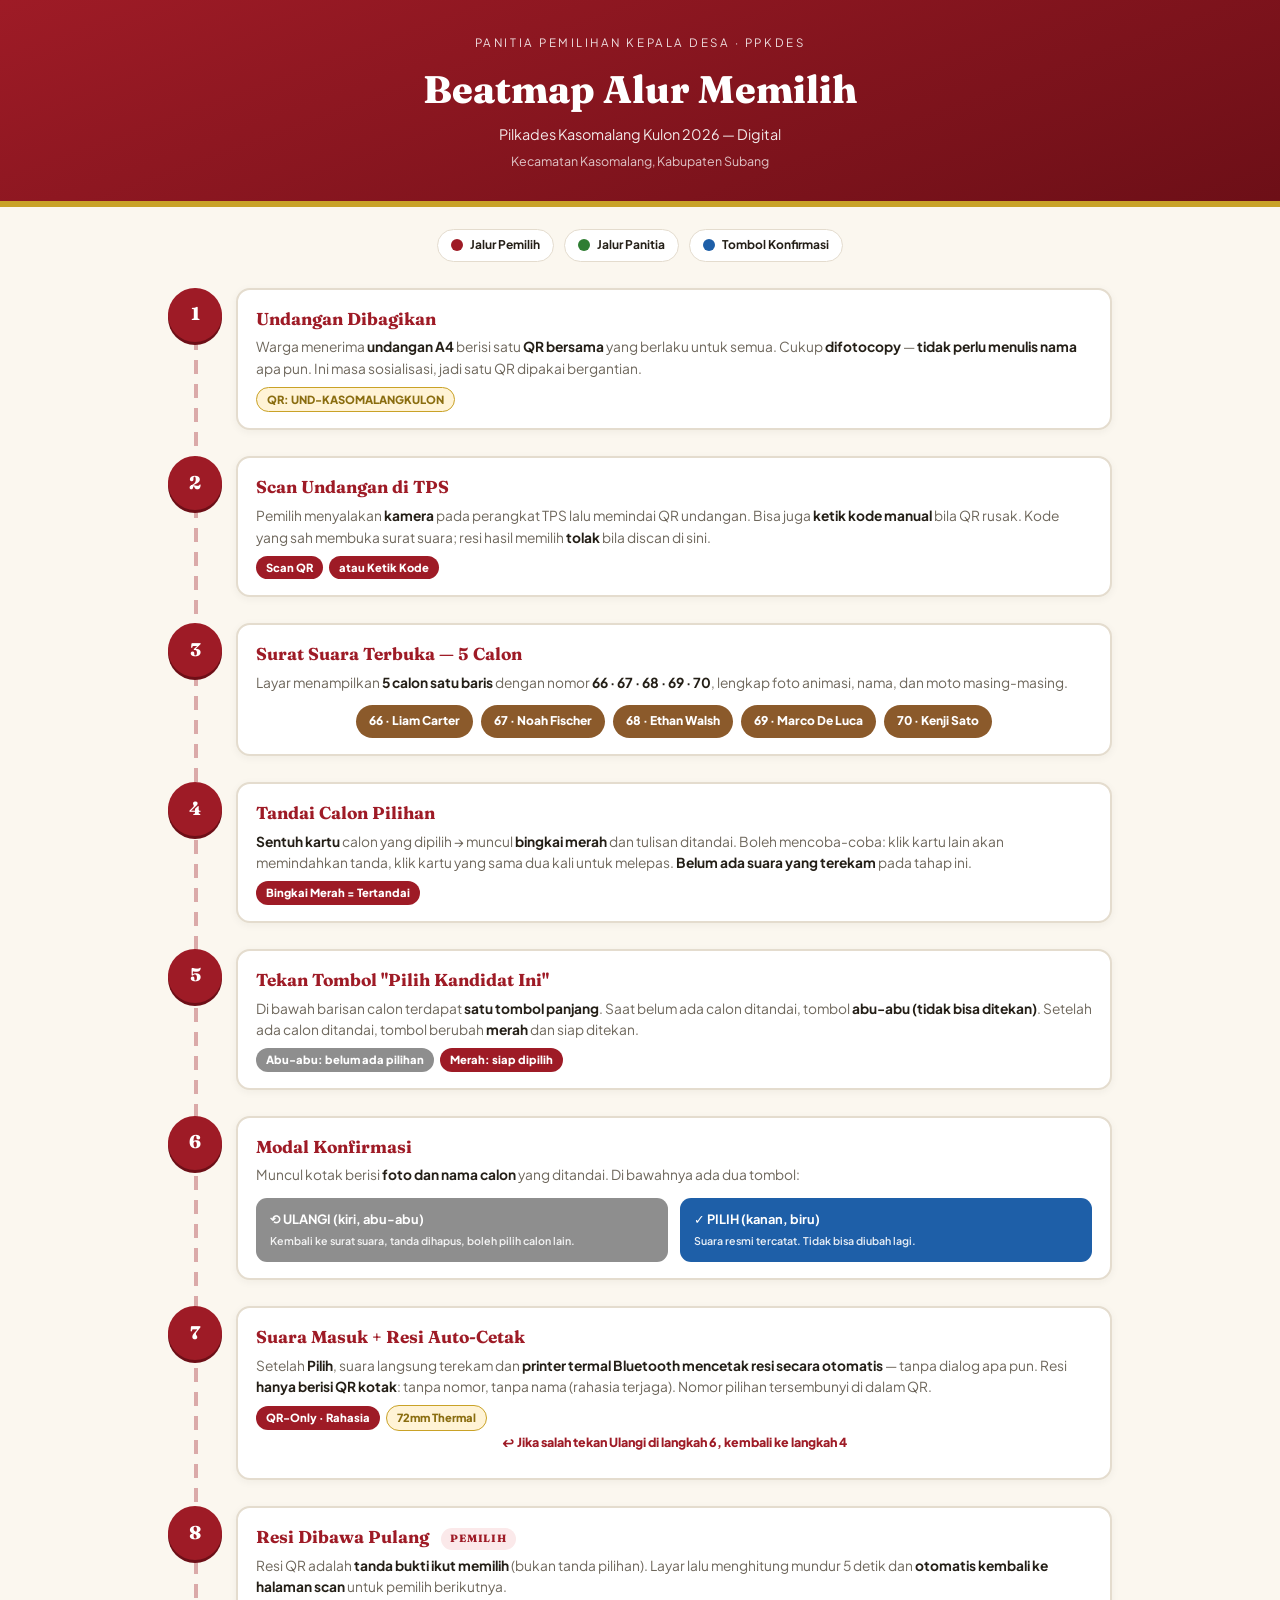
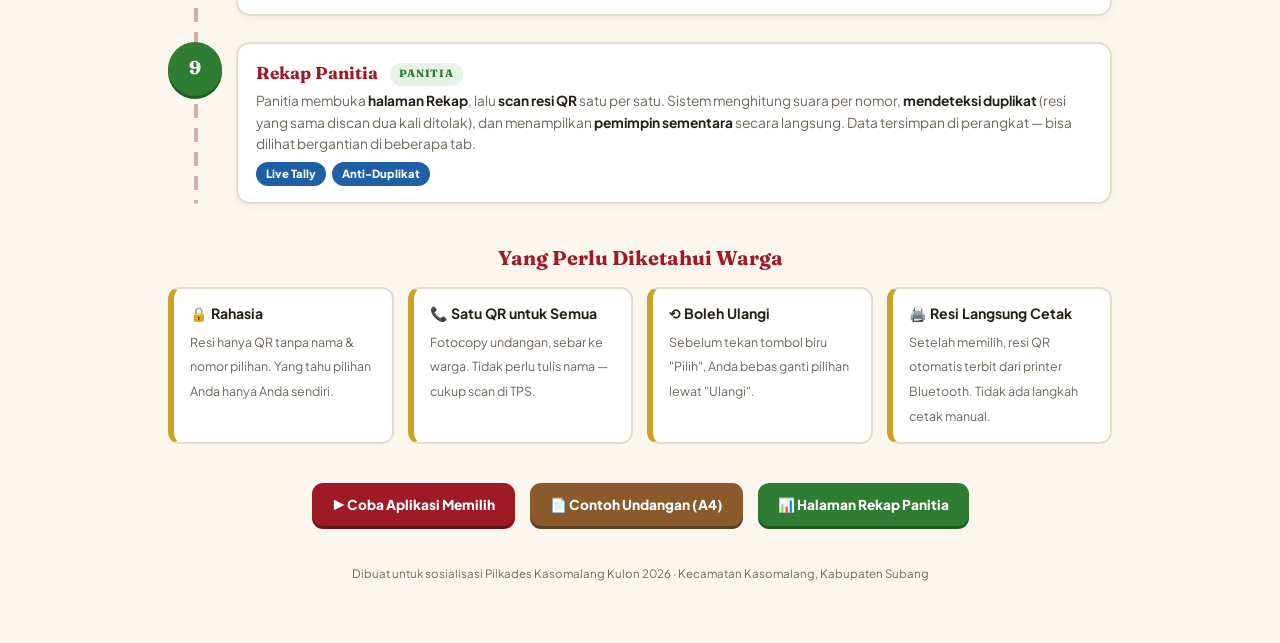
==== beat.html @ 8554485f "Beatmap alur memilih (beat.html) untuk sosialisasi + tautan dari halaman scan" ====
<!DOCTYPE html>
<html lang="id">
<head>
<meta charset="UTF-8">
<meta name="viewport" content="width=device-width, initial-scale=1.0">
<title>Beatmap Alur Memilih — Pilkades Kasomalang Kulon 2026</title>
<link href="https://fonts.googleapis.com/css2?family=Fraunces:opsz,wght@9..144,600;9..144,800&family=Plus+Jakarta+Sans:wght@400;600;700;800&display=swap" rel="stylesheet">
<style>
  :root{
    --merah:#9E1B26; --merah-muda:#C62828; --putih:#FFFFFF; --paper:#FBF7EF;
    --ink:#241F17; --ink-soft:#6E675C; --line:#E4DCCE; --gold:#C9A227;
    --biru:#1E5FA8; --abu:#8E8E8E; --hijau:#2E7D32; --kayu:#8B5A2B;
  }
  *{box-sizing:border-box;margin:0;padding:0;}
  body{
    font-family:"Plus Jakarta Sans",system-ui,sans-serif;
    background:var(--paper); color:var(--ink); line-height:1.55;
    padding-bottom:60px;
  }
  .wrap{max-width:980px;margin:0 auto;padding:0 18px;}

  /* ---------- KOP ---------- */
  header{
    background:linear-gradient(160deg,var(--merah) 0%,#6d0f17 100%);
    color:#fff;padding:34px 18px 30px;text-align:center;
    border-bottom:6px solid var(--gold);
  }
  header .kop{font-size:0.72rem;letter-spacing:0.22em;text-transform:uppercase;opacity:0.85;}
  header h1{font-family:"Fraunces",serif;font-weight:800;font-size:clamp(1.5rem,4vw,2.4rem);margin:8px 0 4px;}
  header .sub{font-size:0.9rem;opacity:0.9;}
  header .lok{font-size:0.78rem;opacity:0.75;margin-top:6px;}

  /* ---------- LEGENDA ---------- */
  .legenda{
    display:flex;flex-wrap:wrap;gap:10px;justify-content:center;
    margin:22px 0 6px;font-size:0.75rem;font-weight:700;
  }
  .legenda span{display:inline-flex;align-items:center;gap:7px;padding:6px 13px;border-radius:999px;background:#fff;border:1.5px solid var(--line);}
  .dot{width:12px;height:12px;border-radius:50%;display:inline-block;}
  .dot.w{background:var(--merah);} .dot.p{background:var(--biru);} .dot.k{background:var(--hijau);}

  /* ---------- TIMELINE ---------- */
  .alir{position:relative;margin-top:26px;}
  .alir::before{
    content:"";position:absolute;left:26px;top:0;bottom:0;width:4px;
    background:repeating-linear-gradient(to bottom,var(--merah) 0 14px,transparent 14px 24px);
    border-radius:2px;opacity:0.35;
  }
  .step{position:relative;padding:0 0 26px 68px;}
  .step:last-child{padding-bottom:0;}
  .ball{
    position:absolute;left:0;top:0;width:54px;height:54px;border-radius:50%;
    background:var(--merah);color:#fff;font-family:"Fraunces",serif;font-weight:800;
    font-size:1.15rem;display:flex;align-items:center;justify-content:center;
    box-shadow:0 3px 0 #6d0f17;z-index:1;
  }
  .ball.panitia{background:var(--hijau);box-shadow:0 3px 0 #1b5e20;}
  .card{
    background:#fff;border:2px solid var(--line);border-radius:14px;
    padding:16px 18px;box-shadow:0 2px 8px rgba(36,31,23,0.05);
  }
  .card h2{font-family:"Fraunces",serif;font-size:1.08rem;margin-bottom:4px;color:var(--merah);}
  .card h2 .who{font-size:0.66rem;font-weight:800;letter-spacing:0.08em;text-transform:uppercase;
    display:inline-block;vertical-align:middle;margin-left:8px;padding:3px 9px;border-radius:999px;}
  .who.pemilih{background:#FBE9EA;color:var(--merah);}
  .who.panitia{background:#E7F3E8;color:var(--hijau);}
  .card p{font-size:0.86rem;color:var(--ink-soft);}
  .card p b{color:var(--ink);}
  .chip{display:inline-block;font-size:0.7rem;font-weight:800;padding:3px 10px;border-radius:999px;margin:8px 6px 0 0;}
  .chip.merah{background:var(--merah);color:#fff;}
  .chip.biru{background:var(--biru);color:#fff;}
  .chip.abu{background:var(--abu);color:#fff;}
  .chip.emas{background:#FFF3D6;color:#8a6d10;border:1.5px solid var(--gold);}

  /* percabangan Ulangi */
  .cabang{display:grid;grid-template-columns:1fr 1fr;gap:12px;margin-top:12px;}
  @media (max-width:560px){.cabang{grid-template-columns:1fr;}}
  .cabang div{border-radius:11px;padding:12px 14px;font-size:0.8rem;font-weight:700;color:#fff;}
  .cabang .b{background:var(--biru);}
  .cabang .a{background:var(--abu);}
  .cabang small{display:block;font-weight:600;opacity:0.9;margin-top:4px;}

  .panah-txt{ text-align:center;font-size:0.78rem;color:var(--merah);font-weight:800;margin:2px 0 10px;}

  /* ---------- INFO PENTING ---------- */
  .info{margin-top:38px;}
  .info h3{font-family:"Fraunces",serif;font-size:1.25rem;color:var(--merah);margin-bottom:14px;text-align:center;}
  .grid-info{display:grid;grid-template-columns:repeat(auto-fit,minmax(215px,1fr));gap:14px;}
  .box-info{background:#fff;border:2px solid var(--line);border-left:6px solid var(--gold);border-radius:12px;padding:14px 16px;}
  .box-info b{display:block;font-size:0.88rem;margin-bottom:4px;}
  .box-info span{font-size:0.78rem;color:var(--ink-soft);}

  /* ---------- CALON ---------- */
  .calon-strip{display:flex;gap:8px;justify-content:center;flex-wrap:wrap;margin-top:12px;}
  .calon-strip a{
    text-decoration:none;font-size:0.75rem;font-weight:800;color:#fff;background:var(--kayu);
    padding:7px 13px;border-radius:999px;
  }

  /* ---------- TAUTAN ---------- */
  .tautan{margin-top:34px;text-align:center;}
  .tautan a{
    display:inline-block;text-decoration:none;font-weight:800;font-size:0.85rem;
    padding:11px 20px;border-radius:11px;margin:5px 6px;color:#fff;background:var(--merah);
    box-shadow:0 3px 0 #6d0f17;
  }
  .tautan a.g{background:var(--hijau);box-shadow:0 3px 0 #1b5e20;}
  .tautan a.k{background:var(--kayu);box-shadow:0 3px 0 #5f3d1d;}

  footer{text-align:center;margin-top:34px;font-size:0.72rem;color:var(--ink-soft);}
</style>
</head>
<body>

<header>
  <div class="wrap">
    <div class="kop">Panitia Pemilihan Kepala Desa · PPKDES</div>
    <h1>Beatmap Alur Memilih</h1>
    <div class="sub">Pilkades Kasomalang Kulon 2026 — Digital</div>
    <div class="lok">Kecamatan Kasomalang, Kabupaten Subang</div>
  </div>
</header>

<div class="wrap">

  <div class="legenda">
    <span><i class="dot w"></i> Jalur Pemilih</span>
    <span><i class="dot k"></i> Jalur Panitia</span>
    <span><i class="dot p"></i> Tombol Konfirmasi</span>
  </div>

  <div class="alir">

    <div class="step">
      <div class="ball">1</div>
      <div class="card">
        <h2>Undangan Dibagikan</h2>
        <p>Warga menerima <b>undangan A4</b> berisi satu <b>QR bersama</b> yang berlaku untuk semua.
        Cukup <b>difotocopy</b> — <b>tidak perlu menulis nama</b> apa pun. Ini masa sosialisasi, jadi satu QR dipakai bergantian.</p>
        <span class="chip emas">QR: UND-KASOMALANGKULON</span>
      </div>
    </div>

    <div class="step">
      <div class="ball">2</div>
      <div class="card">
        <h2>Scan Undangan di TPS</h2>
        <p>Pemilih menyalakan <b>kamera</b> pada perangkat TPS lalu memindai QR undangan.
        Bisa juga <b>ketik kode manual</b> bila QR rusak. Kode yang sah membuka surat suara; resi hasil memilih <b>tolak</b> bila discan di sini.</p>
        <span class="chip merah">Scan QR</span><span class="chip merah">atau Ketik Kode</span>
      </div>
    </div>

    <div class="step">
      <div class="ball">3</div>
      <div class="card">
        <h2>Surat Suara Terbuka — 5 Calon</h2>
        <p>Layar menampilkan <b>5 calon satu baris</b> dengan nomor <b>66 · 67 · 68 · 69 · 70</b>, lengkap foto animasi, nama, dan moto masing-masing.</p>
        <div class="calon-strip">
          <a>66 · Liam Carter</a><a>67 · Noah Fischer</a><a>68 · Ethan Walsh</a><a>69 · Marco De Luca</a><a>70 · Kenji Sato</a>
        </div>
      </div>
    </div>

    <div class="step">
      <div class="ball">4</div>
      <div class="card">
        <h2>Tandai Calon Pilihan</h2>
        <p><b>Sentuh kartu</b> calon yang dipilih → muncul <b>bingkai merah</b> dan tulisan ditandai.
        Boleh mencoba-coba: klik kartu lain akan memindahkan tanda, klik kartu yang sama dua kali untuk melepas.
        <b>Belum ada suara yang terekam</b> pada tahap ini.</p>
        <span class="chip merah">Bingkai Merah = Tertandai</span>
      </div>
    </div>

    <div class="step">
      <div class="ball">5</div>
      <div class="card">
        <h2>Tekan Tombol "Pilih Kandidat Ini"</h2>
        <p>Di bawah barisan calon terdapat <b>satu tombol panjang</b>. Saat belum ada calon ditandai, tombol <b>abu-abu (tidak bisa ditekan)</b>.
        Setelah ada calon ditandai, tombol berubah <b>merah</b> dan siap ditekan.</p>
        <span class="chip abu">Abu-abu: belum ada pilihan</span><span class="chip merah">Merah: siap dipilih</span>
      </div>
    </div>

    <div class="step">
      <div class="ball">6</div>
      <div class="card">
        <h2>Modal Konfirmasi</h2>
        <p>Muncul kotak berisi <b>foto dan nama calon</b> yang ditandai. Di bawahnya ada dua tombol:</p>
        <div class="cabang">
          <div class="a">⟲ ULANGI (kiri, abu-abu)<small>Kembali ke surat suara, tanda dihapus, boleh pilih calon lain.</small></div>
          <div class="b">✓ PILIH (kanan, biru)<small>Suara resmi tercatat. Tidak bisa diubah lagi.</small></div>
        </div>
      </div>
    </div>

    <div class="step">
      <div class="ball">7</div>
      <div class="card">
        <h2>Suara Masuk + Resi Auto-Cetak</h2>
        <p>Setelah <b>Pilih</b>, suara langsung terekam dan <b>printer termal Bluetooth mencetak resi secara otomatis</b> — tanpa dialog apa pun.
        Resi <b>hanya berisi QR kotak</b>: tanpa nomor, tanpa nama (rahasia terjaga). Nomor pilihan tersembunyi di dalam QR.</p>
        <span class="chip merah">QR-Only · Rahasia</span><span class="chip emas">72mm Thermal</span>
        <div class="panah-txt">↩ Jika salah tekan Ulangi di langkah 6, kembali ke langkah 4</div>
      </div>
    </div>

    <div class="step">
      <div class="ball">8</div>
      <div class="card">
        <h2>Resi Dibawa Pulang <span class="who pemilih">Pemilih</span></h2>
        <p>Resi QR adalah <b>tanda bukti ikut memilih</b> (bukan tanda pilihan). Layar lalu menghitung mundur 5 detik dan <b>otomatis kembali ke halaman scan</b> untuk pemilih berikutnya.</p>
      </div>
    </div>

    <div class="step">
      <div class="ball panitia">9</div>
      <div class="card">
        <h2>Rekap Panitia <span class="who panitia">Panitia</span></h2>
        <p>Panitia membuka <b>halaman Rekap</b>, lalu <b>scan resi QR</b> satu per satu. Sistem menghitung suara per nomor,
        <b>mendeteksi duplikat</b> (resi yang sama discan dua kali ditolak), dan menampilkan <b>pemimpin sementara</b> secara langsung.
        Data tersimpan di perangkat — bisa dilihat bergantian di beberapa tab.</p>
        <span class="chip biru">Live Tally</span><span class="chip biru">Anti-Duplikat</span>
      </div>
    </div>

  </div><!-- /.alir -->

  <div class="info">
    <h3>Yang Perlu Diketahui Warga</h3>
    <div class="grid-info">
      <div class="box-info"><b>🔒 Rahasia</b><span>Resi hanya QR tanpa nama &amp; nomor pilihan. Yang tahu pilihan Anda hanya Anda sendiri.</span></div>
      <div class="box-info"><b>📞 Satu QR untuk Semua</b><span>Fotocopy undangan, sebar ke warga. Tidak perlu tulis nama — cukup scan di TPS.</span></div>
      <div class="box-info"><b>⟲ Boleh Ulangi</b><span>Sebelum tekan tombol biru "Pilih", Anda bebas ganti pilihan lewat "Ulangi".</span></div>
      <div class="box-info"><b>🖨️ Resi Langsung Cetak</b><span>Setelah memilih, resi QR otomatis terbit dari printer Bluetooth. Tidak ada langkah cetak manual.</span></div>
    </div>
  </div>

  <div class="tautan">
    <a href="index.html">▶ Coba Aplikasi Memilih</a>
    <a class="k" href="undangan.html">📄 Contoh Undangan (A4)</a>
    <a class="g" href="hasil-pilkades.html">📊 Halaman Rekap Panitia</a>
  </div>

  <footer>Dibuat untuk sosialisasi Pilkades Kasomalang Kulon 2026 · Kecamatan Kasomalang, Kabupaten Subang</footer>
</div>

</body>
</html>
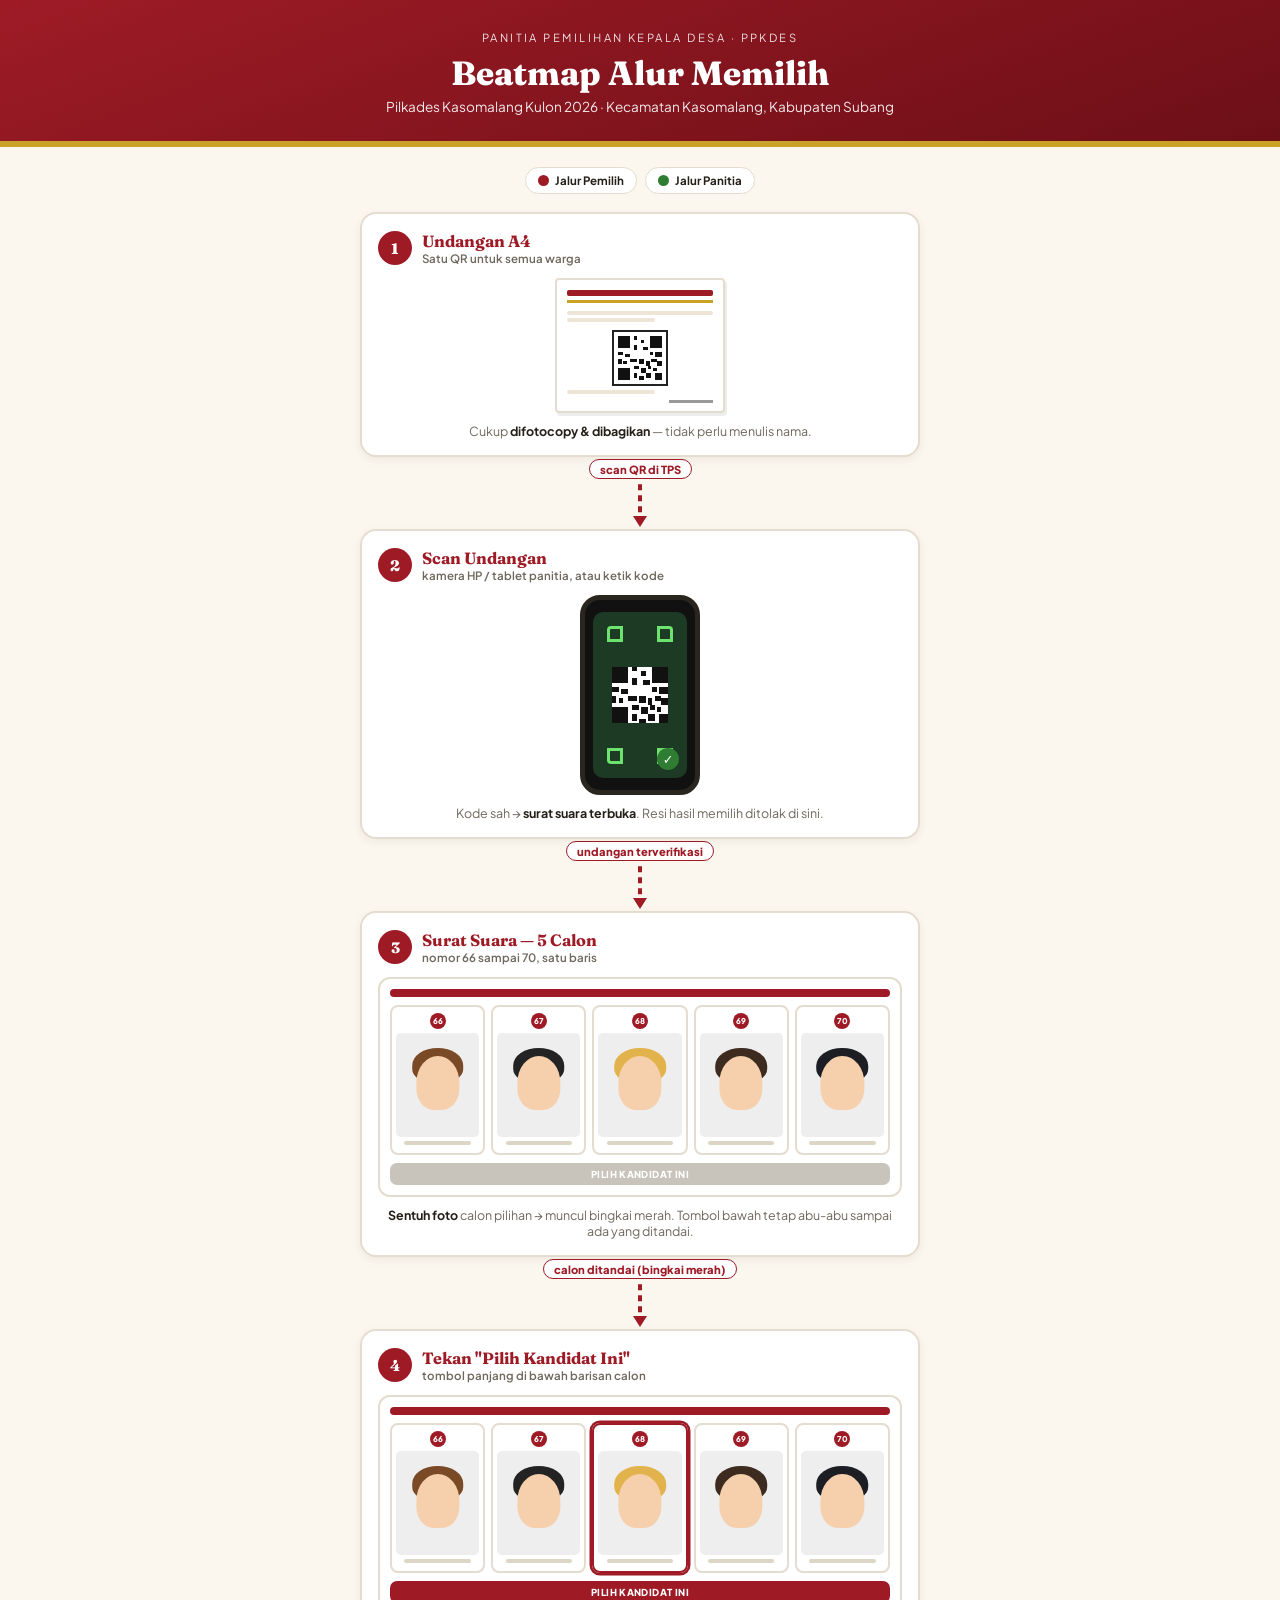
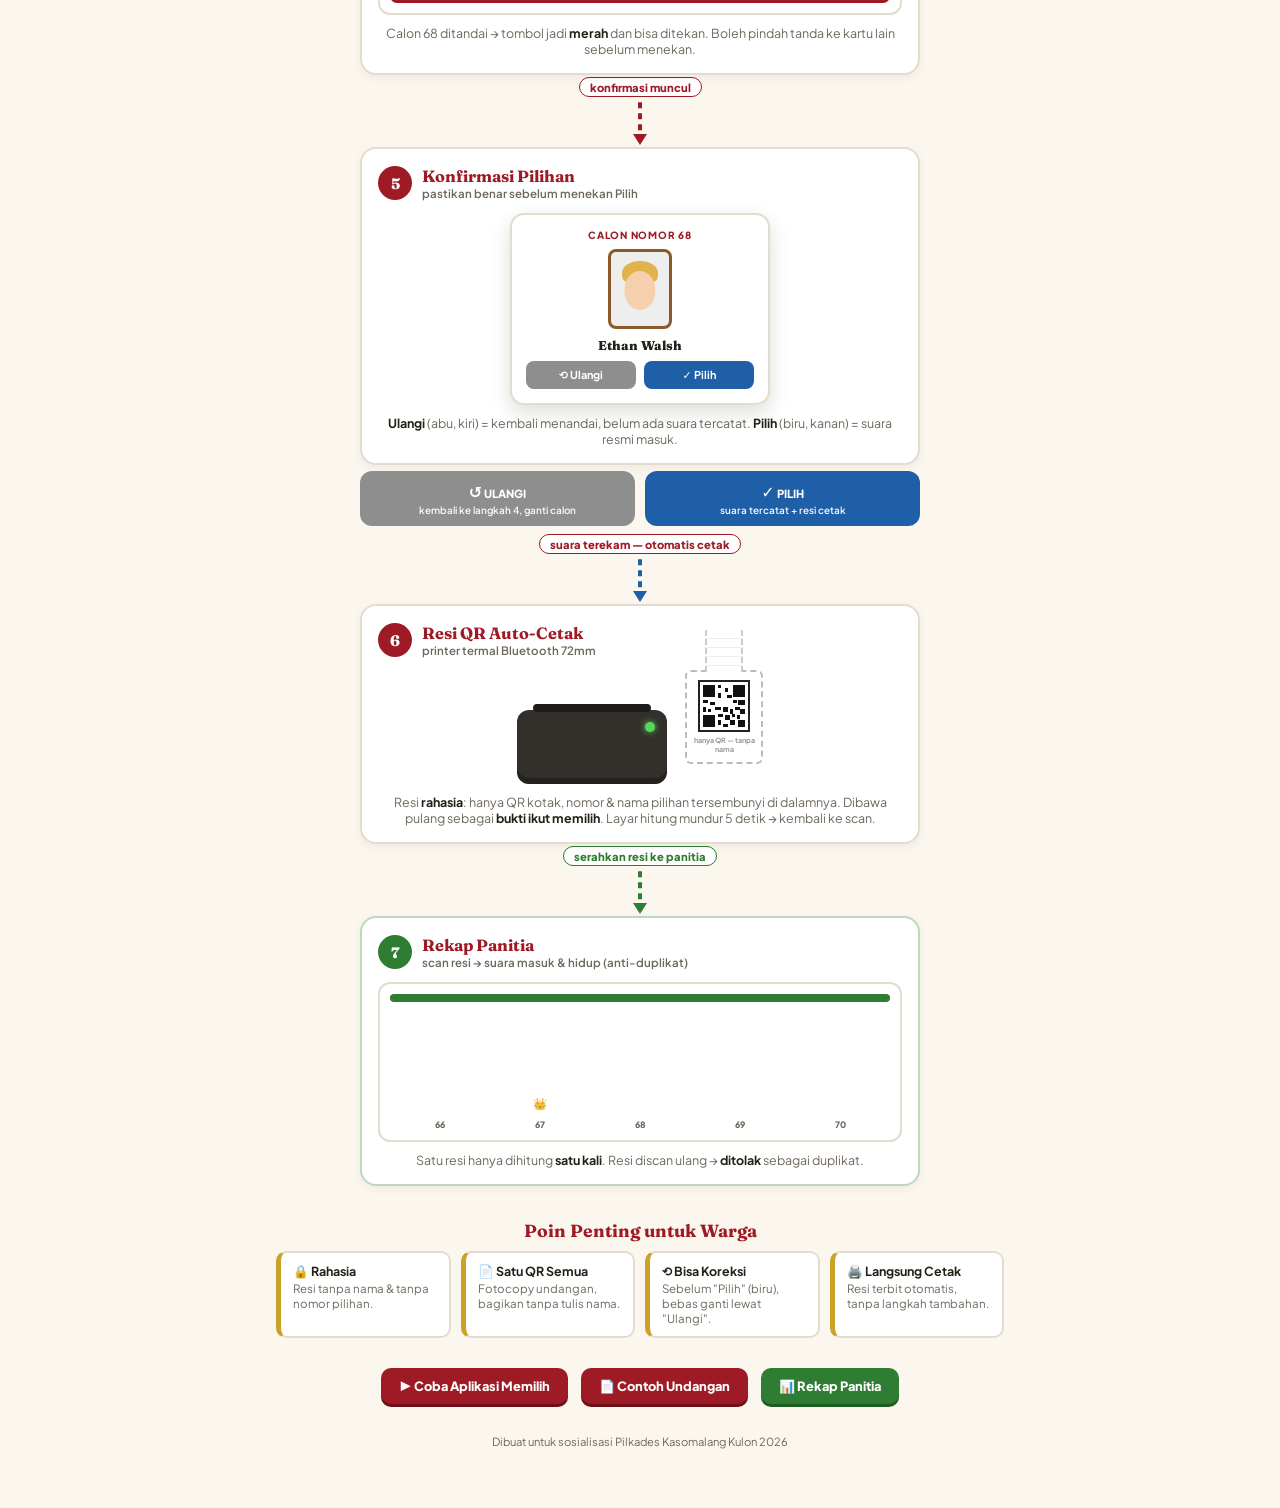
==== commit 643850a4: "beat.html jadi diagram alur bergambar: mockup undangan, scan, surat suara, modal, printer resi, reka" ====
--- a/beat.html
+++ b/beat.html
@@ -7,107 +7,127 @@
 <link href="https://fonts.googleapis.com/css2?family=Fraunces:opsz,wght@9..144,600;9..144,800&family=Plus+Jakarta+Sans:wght@400;600;700;800&display=swap" rel="stylesheet">
 <style>
   :root{
-    --merah:#9E1B26; --merah-muda:#C62828; --putih:#FFFFFF; --paper:#FBF7EF;
-    --ink:#241F17; --ink-soft:#6E675C; --line:#E4DCCE; --gold:#C9A227;
-    --biru:#1E5FA8; --abu:#8E8E8E; --hijau:#2E7D32; --kayu:#8B5A2B;
+    --merah:#9E1B26; --paper:#FBF7EF; --ink:#241F17; --ink-soft:#6E675C;
+    --line:#E4DCCE; --gold:#C9A227; --biru:#1E5FA8; --abu:#8E8E8E; --hijau:#2E7D32;
   }
   *{box-sizing:border-box;margin:0;padding:0;}
-  body{
-    font-family:"Plus Jakarta Sans",system-ui,sans-serif;
-    background:var(--paper); color:var(--ink); line-height:1.55;
-    padding-bottom:60px;
-  }
-  .wrap{max-width:980px;margin:0 auto;padding:0 18px;}
-
-  /* ---------- KOP ---------- */
-  header{
-    background:linear-gradient(160deg,var(--merah) 0%,#6d0f17 100%);
-    color:#fff;padding:34px 18px 30px;text-align:center;
-    border-bottom:6px solid var(--gold);
-  }
-  header .kop{font-size:0.72rem;letter-spacing:0.22em;text-transform:uppercase;opacity:0.85;}
-  header h1{font-family:"Fraunces",serif;font-weight:800;font-size:clamp(1.5rem,4vw,2.4rem);margin:8px 0 4px;}
-  header .sub{font-size:0.9rem;opacity:0.9;}
-  header .lok{font-size:0.78rem;opacity:0.75;margin-top:6px;}
-
-  /* ---------- LEGENDA ---------- */
-  .legenda{
-    display:flex;flex-wrap:wrap;gap:10px;justify-content:center;
-    margin:22px 0 6px;font-size:0.75rem;font-weight:700;
-  }
-  .legenda span{display:inline-flex;align-items:center;gap:7px;padding:6px 13px;border-radius:999px;background:#fff;border:1.5px solid var(--line);}
-  .dot{width:12px;height:12px;border-radius:50%;display:inline-block;}
-  .dot.w{background:var(--merah);} .dot.p{background:var(--biru);} .dot.k{background:var(--hijau);}
-
-  /* ---------- TIMELINE ---------- */
-  .alir{position:relative;margin-top:26px;}
-  .alir::before{
-    content:"";position:absolute;left:26px;top:0;bottom:0;width:4px;
-    background:repeating-linear-gradient(to bottom,var(--merah) 0 14px,transparent 14px 24px);
-    border-radius:2px;opacity:0.35;
-  }
-  .step{position:relative;padding:0 0 26px 68px;}
-  .step:last-child{padding-bottom:0;}
-  .ball{
-    position:absolute;left:0;top:0;width:54px;height:54px;border-radius:50%;
-    background:var(--merah);color:#fff;font-family:"Fraunces",serif;font-weight:800;
-    font-size:1.15rem;display:flex;align-items:center;justify-content:center;
-    box-shadow:0 3px 0 #6d0f17;z-index:1;
-  }
-  .ball.panitia{background:var(--hijau);box-shadow:0 3px 0 #1b5e20;}
-  .card{
-    background:#fff;border:2px solid var(--line);border-radius:14px;
-    padding:16px 18px;box-shadow:0 2px 8px rgba(36,31,23,0.05);
-  }
-  .card h2{font-family:"Fraunces",serif;font-size:1.08rem;margin-bottom:4px;color:var(--merah);}
-  .card h2 .who{font-size:0.66rem;font-weight:800;letter-spacing:0.08em;text-transform:uppercase;
-    display:inline-block;vertical-align:middle;margin-left:8px;padding:3px 9px;border-radius:999px;}
-  .who.pemilih{background:#FBE9EA;color:var(--merah);}
-  .who.panitia{background:#E7F3E8;color:var(--hijau);}
-  .card p{font-size:0.86rem;color:var(--ink-soft);}
-  .card p b{color:var(--ink);}
-  .chip{display:inline-block;font-size:0.7rem;font-weight:800;padding:3px 10px;border-radius:999px;margin:8px 6px 0 0;}
-  .chip.merah{background:var(--merah);color:#fff;}
-  .chip.biru{background:var(--biru);color:#fff;}
-  .chip.abu{background:var(--abu);color:#fff;}
-  .chip.emas{background:#FFF3D6;color:#8a6d10;border:1.5px solid var(--gold);}
-
-  /* percabangan Ulangi */
-  .cabang{display:grid;grid-template-columns:1fr 1fr;gap:12px;margin-top:12px;}
-  @media (max-width:560px){.cabang{grid-template-columns:1fr;}}
-  .cabang div{border-radius:11px;padding:12px 14px;font-size:0.8rem;font-weight:700;color:#fff;}
-  .cabang .b{background:var(--biru);}
-  .cabang .a{background:var(--abu);}
-  .cabang small{display:block;font-weight:600;opacity:0.9;margin-top:4px;}
-
-  .panah-txt{ text-align:center;font-size:0.78rem;color:var(--merah);font-weight:800;margin:2px 0 10px;}
-
-  /* ---------- INFO PENTING ---------- */
-  .info{margin-top:38px;}
-  .info h3{font-family:"Fraunces",serif;font-size:1.25rem;color:var(--merah);margin-bottom:14px;text-align:center;}
-  .grid-info{display:grid;grid-template-columns:repeat(auto-fit,minmax(215px,1fr));gap:14px;}
-  .box-info{background:#fff;border:2px solid var(--line);border-left:6px solid var(--gold);border-radius:12px;padding:14px 16px;}
-  .box-info b{display:block;font-size:0.88rem;margin-bottom:4px;}
-  .box-info span{font-size:0.78rem;color:var(--ink-soft);}
-
-  /* ---------- CALON ---------- */
-  .calon-strip{display:flex;gap:8px;justify-content:center;flex-wrap:wrap;margin-top:12px;}
-  .calon-strip a{
-    text-decoration:none;font-size:0.75rem;font-weight:800;color:#fff;background:var(--kayu);
-    padding:7px 13px;border-radius:999px;
-  }
-
-  /* ---------- TAUTAN ---------- */
-  .tautan{margin-top:34px;text-align:center;}
-  .tautan a{
-    display:inline-block;text-decoration:none;font-weight:800;font-size:0.85rem;
-    padding:11px 20px;border-radius:11px;margin:5px 6px;color:#fff;background:var(--merah);
-    box-shadow:0 3px 0 #6d0f17;
-  }
+  body{font-family:"Plus Jakarta Sans",system-ui,sans-serif;background:var(--paper);color:var(--ink);padding-bottom:60px;}
+  .wrap{max-width:760px;margin:0 auto;padding:0 16px;}
+
+  header{background:linear-gradient(160deg,var(--merah) 0%,#6d0f17 100%);color:#fff;padding:30px 16px 26px;text-align:center;border-bottom:6px solid var(--gold);}
+  header .kop{font-size:0.7rem;letter-spacing:0.22em;text-transform:uppercase;opacity:0.85;}
+  header h1{font-family:"Fraunces",serif;font-weight:800;font-size:clamp(1.4rem,4vw,2.1rem);margin:8px 0 4px;}
+  header .sub{font-size:0.85rem;opacity:0.9;}
+
+  .legenda{display:flex;flex-wrap:wrap;gap:8px;justify-content:center;margin:20px 0 4px;font-size:0.72rem;font-weight:700;}
+  .legenda span{display:inline-flex;align-items:center;gap:6px;padding:5px 12px;border-radius:999px;background:#fff;border:1.5px solid var(--line);}
+  .dot{width:11px;height:11px;border-radius:50%;}
+  .dot.w{background:var(--merah);} .dot.k{background:var(--hijau);}
+
+  /* ================= DIAGRAM ================= */
+  .flow{display:flex;flex-direction:column;align-items:center;margin-top:18px;}
+
+  .node{width:100%;max-width:560px;background:#fff;border:2px solid var(--line);border-radius:16px;padding:16px;position:relative;box-shadow:0 3px 10px rgba(36,31,23,0.06);}
+  .node.panitia{border-color:#bcd8be;}
+  .node .judul{display:flex;align-items:center;gap:10px;margin-bottom:12px;}
+  .node .stepno{width:34px;height:34px;border-radius:50%;background:var(--merah);color:#fff;font-family:"Fraunces",serif;font-weight:800;display:flex;align-items:center;justify-content:center;font-size:0.95rem;flex:none;}
+  .node.panitia .stepno{background:var(--hijau);}
+  .node .judul b{font-family:"Fraunces",serif;font-size:1.02rem;color:var(--merah);}
+  .node .judul small{display:block;font-weight:600;color:var(--ink-soft);font-size:0.72rem;}
+  .caption{font-size:0.78rem;color:var(--ink-soft);text-align:center;margin-top:10px;}
+  .caption b{color:var(--ink);}
+
+  /* panah penghubung */
+  .arrow{display:flex;flex-direction:column;align-items:center;margin:2px 0;}
+  .arrow svg{display:block;}
+  .arrow .lbl{font-size:0.7rem;font-weight:800;color:var(--merah);background:#fff;border:1.5px solid var(--merah);border-radius:999px;padding:2px 10px;margin-bottom:2px;}
+  .arrow.hijau .lbl{color:var(--hijau);border-color:var(--hijau);}
+
+  /* ---------- mockup: undangan A4 ---------- */
+  .a4{width:170px;margin:0 auto;background:#fff;border:2px solid var(--line);border-radius:4px;padding:10px 10px 8px;box-shadow:2px 3px 0 rgba(36,31,23,0.08);}
+  .a4 .kopbar{height:6px;background:var(--merah);border-radius:2px;margin-bottom:4px;}
+  .a4 .kopbar2{height:3px;background:var(--gold);margin-bottom:8px;}
+  .a4 .baris{height:4px;background:#eee5d6;border-radius:2px;margin:3px 0;}
+  .a4 .barisPendek{width:60%;}
+  .a4 .qr{width:56px;height:56px;margin:8px auto 4px;border:2px solid #222;padding:4px;background:#fff;}
+  .a4 .ttd{display:flex;justify-content:flex-end;margin-top:6px;}
+  .a4 .ttd span{width:44px;height:3px;background:#999;}
+
+  /* ---------- mockup: HP scan ---------- */
+  .hp{width:120px;height:200px;margin:0 auto;border:5px solid #2a251e;border-radius:20px;background:#111;position:relative;padding:12px 8px;}
+  .hp .cam{width:100%;height:100%;background:#1d3a24;border-radius:10px;display:flex;align-items:center;justify-content:center;position:relative;}
+  .hp .frame{position:absolute;inset:14px;border:0px solid transparent;}
+  .hp .corner{position:absolute;width:16px;height:16px;border:3px solid #6ee26e;}
+  .c-tl{top:0;left:0;border-right:0;border-bottom:0;border-radius:4px 0 0 0;}
+  .c-tr{top:0;right:0;border-left:0;border-bottom:0;border-radius:0 4px 0 0;}
+  .c-bl{bottom:0;left:0;border-right:0;border-top:0;border-radius:0 0 0 4px;}
+  .c-br{bottom:0;right:0;border-left:0;border-top:0;border-radius:0 0 4px 0;}
+  .hp .ok{position:absolute;bottom:8px;right:8px;width:22px;height:22px;border-radius:50%;background:var(--hijau);color:#fff;font-size:0.8rem;display:flex;align-items:center;justify-content:center;font-weight:800;}
+
+  /* ---------- mockup: surat suara ---------- */
+  .scr{background:#fff;border:2px solid var(--line);border-radius:12px;padding:10px;}
+  .scr .topbar{height:8px;border-radius:4px;background:var(--merah);margin-bottom:8px;}
+  .barisCalon{display:grid;grid-template-columns:repeat(5,1fr);gap:6px;}
+  .mini{border:2px solid var(--line);border-radius:8px;padding:6px 4px;text-align:center;position:relative;}
+  .mini .no{width:16px;height:16px;border-radius:50%;background:var(--merah);color:#fff;font-size:0.5rem;font-weight:800;display:flex;align-items:center;justify-content:center;margin:0 auto 4px;}
+  .mini .foto{width:100%;aspect-ratio:4/5;border-radius:5px;background:#eee;margin-bottom:4px;position:relative;overflow:hidden;}
+  .mini .foto i{position:absolute;left:50%;transform:translateX(-50%);border-radius:50% 50% 40% 40%;}
+  .mini .foto .kep{top:22%;width:52%;height:52%;background:#f6d0ac;}
+  .mini .foto .rbt{top:14%;width:62%;height:34%;}
+  .mini .nama{height:4px;background:#ddd5c6;border-radius:2px;margin:2px auto;width:80%;}
+  .mini.tandai{border-color:var(--merah);box-shadow:0 0 0 2.5px var(--merah);}
+  .btnbar{margin-top:8px;height:22px;border-radius:7px;background:#C9C4BB;display:flex;align-items:center;justify-content:center;color:#fff;font-size:0.6rem;font-weight:800;letter-spacing:0.04em;}
+  .btnbar.armed{background:var(--merah);}
+
+  /* ---------- mockup: modal ---------- */
+  .modalMock{max-width:260px;margin:0 auto;background:#fff;border:2px solid var(--line);border-radius:14px;padding:14px;text-align:center;position:relative;box-shadow:0 8px 20px rgba(36,31,23,0.15);}
+  .modalMock .mNo{font-size:0.62rem;font-weight:800;color:var(--merah);letter-spacing:0.08em;}
+  .modalMock .mFoto{width:64px;height:80px;border-radius:8px;margin:8px auto;border:3px solid #8B5A2B;background:#eee;position:relative;overflow:hidden;}
+  .modalMock .mNama{font-family:"Fraunces",serif;font-weight:800;font-size:0.8rem;margin-bottom:8px;}
+  .modalMock .mAksi{display:flex;gap:8px;justify-content:center;}
+  .modalMock .mAksi b{flex:1;padding:7px 0;border-radius:8px;color:#fff;font-size:0.68rem;}
+  .bAbu{background:var(--abu);} .bBiru{background:var(--biru);}
+
+  /* ---------- mockup: printer + resi ---------- */
+  .printRow{display:flex;gap:18px;align-items:flex-start;justify-content:center;}
+  .printer{width:150px;height:74px;background:#33302b;border-radius:12px;position:relative;margin-top:40px;box-shadow:inset 0 -6px 0 rgba(0,0,0,0.3);}
+  .printer::before{content:"";position:absolute;top:-6px;left:16px;right:16px;height:8px;border-radius:4px;background:#1f1d19;}
+  .printer .led{position:absolute;right:12px;top:12px;width:10px;height:10px;border-radius:50%;background:#57d957;box-shadow:0 0 6px #57d957;}
+  .resi{width:78px;background:#fff;border:2px dashed #bbb;border-radius:6px;padding:8px 6px;position:relative;}
+  .resi::before{content:"";position:absolute;top:-42px;left:50%;width:34px;height:42px;transform:translateX(-50%);background:repeating-linear-gradient(to bottom,#fff 0 8px,#eee 8px 9px);border-left:2px dashed #ccc;border-right:2px dashed #ccc;}
+  .resi .qr{width:52px;height:52px;margin:0 auto;border:2px solid #222;padding:3px;background:#fff;}
+  .resi p{font-size:0.45rem;text-align:center;color:#999;margin-top:4px;font-weight:700;}
+
+  /* QR pattern SVG kecil dipakai ulang */
+  .qr svg{display:block;width:100%;height:100%;}
+
+  /* ---------- mockup: rekap ---------- */
+  .rekap .bars{display:flex;gap:8px;align-items:flex-end;height:120px;padding:8px 4px 0;}
+  .rekap .col{flex:1;display:flex;flex-direction:column;align-items:center;gap:4px;}
+  .rekap .bar{width:100%;border-radius:5px 5px 0 0;background:var(--abu);}
+  .rekap .col:nth-child(2) .bar{background:var(--biru);}
+  .rekap .col:nth-child(4) .bar{background:var(--merah);}
+  .rekap .noL{font-size:0.55rem;font-weight:800;color:var(--ink-soft);}
+  .rekap .crown{font-size:0.7rem;}
+
+  /* ---------- cabang ulangi / pilih ---------- */
+  .cabangRow{display:grid;grid-template-columns:1fr 1fr;gap:10px;width:100%;max-width:560px;margin:6px 0;}
+  .cabang{border-radius:12px;padding:10px;text-align:center;font-size:0.7rem;font-weight:800;color:#fff;position:relative;}
+  .cabang small{display:block;font-weight:600;font-size:0.62rem;margin-top:2px;opacity:0.95;}
+  .cabang.u{background:var(--abu);}
+  .cabang.p{background:var(--biru);}
+  .cabang .ic{font-size:1rem;}
+
+  .info{margin-top:34px;}
+  .info h3{font-family:"Fraunces",serif;font-size:1.1rem;color:var(--merah);margin-bottom:10px;text-align:center;}
+  .gridInfo{display:grid;grid-template-columns:repeat(auto-fit,minmax(160px,1fr));gap:10px;}
+  .bInfo{background:#fff;border:2px solid var(--line);border-left:5px solid var(--gold);border-radius:10px;padding:10px 12px;font-size:0.72rem;color:var(--ink-soft);}
+  .bInfo b{display:block;color:var(--ink);font-size:0.78rem;margin-bottom:2px;}
+
+  .tautan{margin-top:26px;text-align:center;}
+  .tautan a{display:inline-block;text-decoration:none;font-weight:800;font-size:0.8rem;padding:10px 18px;border-radius:10px;margin:4px 5px;color:#fff;background:var(--merah);box-shadow:0 3px 0 #6d0f17;}
   .tautan a.g{background:var(--hijau);box-shadow:0 3px 0 #1b5e20;}
-  .tautan a.k{background:var(--kayu);box-shadow:0 3px 0 #5f3d1d;}
-
-  footer{text-align:center;margin-top:34px;font-size:0.72rem;color:var(--ink-soft);}
+  footer{text-align:center;margin-top:26px;font-size:0.7rem;color:var(--ink-soft);}
 </style>
 </head>
 <body>
@@ -116,134 +136,173 @@
   <div class="wrap">
     <div class="kop">Panitia Pemilihan Kepala Desa · PPKDES</div>
     <h1>Beatmap Alur Memilih</h1>
-    <div class="sub">Pilkades Kasomalang Kulon 2026 — Digital</div>
-    <div class="lok">Kecamatan Kasomalang, Kabupaten Subang</div>
+    <div class="sub">Pilkades Kasomalang Kulon 2026 · Kecamatan Kasomalang, Kabupaten Subang</div>
   </div>
 </header>
 
 <div class="wrap">
-
   <div class="legenda">
     <span><i class="dot w"></i> Jalur Pemilih</span>
     <span><i class="dot k"></i> Jalur Panitia</span>
-    <span><i class="dot p"></i> Tombol Konfirmasi</span>
   </div>
 
-  <div class="alir">
-
-    <div class="step">
-      <div class="ball">1</div>
-      <div class="card">
-        <h2>Undangan Dibagikan</h2>
-        <p>Warga menerima <b>undangan A4</b> berisi satu <b>QR bersama</b> yang berlaku untuk semua.
-        Cukup <b>difotocopy</b> — <b>tidak perlu menulis nama</b> apa pun. Ini masa sosialisasi, jadi satu QR dipakai bergantian.</p>
-        <span class="chip emas">QR: UND-KASOMALANGKULON</span>
-      </div>
-    </div>
-
-    <div class="step">
-      <div class="ball">2</div>
-      <div class="card">
-        <h2>Scan Undangan di TPS</h2>
-        <p>Pemilih menyalakan <b>kamera</b> pada perangkat TPS lalu memindai QR undangan.
-        Bisa juga <b>ketik kode manual</b> bila QR rusak. Kode yang sah membuka surat suara; resi hasil memilih <b>tolak</b> bila discan di sini.</p>
-        <span class="chip merah">Scan QR</span><span class="chip merah">atau Ketik Kode</span>
-      </div>
-    </div>
-
-    <div class="step">
-      <div class="ball">3</div>
-      <div class="card">
-        <h2>Surat Suara Terbuka — 5 Calon</h2>
-        <p>Layar menampilkan <b>5 calon satu baris</b> dengan nomor <b>66 · 67 · 68 · 69 · 70</b>, lengkap foto animasi, nama, dan moto masing-masing.</p>
-        <div class="calon-strip">
-          <a>66 · Liam Carter</a><a>67 · Noah Fischer</a><a>68 · Ethan Walsh</a><a>69 · Marco De Luca</a><a>70 · Kenji Sato</a>
-        </div>
-      </div>
-    </div>
-
-    <div class="step">
-      <div class="ball">4</div>
-      <div class="card">
-        <h2>Tandai Calon Pilihan</h2>
-        <p><b>Sentuh kartu</b> calon yang dipilih → muncul <b>bingkai merah</b> dan tulisan ditandai.
-        Boleh mencoba-coba: klik kartu lain akan memindahkan tanda, klik kartu yang sama dua kali untuk melepas.
-        <b>Belum ada suara yang terekam</b> pada tahap ini.</p>
-        <span class="chip merah">Bingkai Merah = Tertandai</span>
-      </div>
-    </div>
-
-    <div class="step">
-      <div class="ball">5</div>
-      <div class="card">
-        <h2>Tekan Tombol "Pilih Kandidat Ini"</h2>
-        <p>Di bawah barisan calon terdapat <b>satu tombol panjang</b>. Saat belum ada calon ditandai, tombol <b>abu-abu (tidak bisa ditekan)</b>.
-        Setelah ada calon ditandai, tombol berubah <b>merah</b> dan siap ditekan.</p>
-        <span class="chip abu">Abu-abu: belum ada pilihan</span><span class="chip merah">Merah: siap dipilih</span>
-      </div>
-    </div>
-
-    <div class="step">
-      <div class="ball">6</div>
-      <div class="card">
-        <h2>Modal Konfirmasi</h2>
-        <p>Muncul kotak berisi <b>foto dan nama calon</b> yang ditandai. Di bawahnya ada dua tombol:</p>
-        <div class="cabang">
-          <div class="a">⟲ ULANGI (kiri, abu-abu)<small>Kembali ke surat suara, tanda dihapus, boleh pilih calon lain.</small></div>
-          <div class="b">✓ PILIH (kanan, biru)<small>Suara resmi tercatat. Tidak bisa diubah lagi.</small></div>
-        </div>
-      </div>
-    </div>
-
-    <div class="step">
-      <div class="ball">7</div>
-      <div class="card">
-        <h2>Suara Masuk + Resi Auto-Cetak</h2>
-        <p>Setelah <b>Pilih</b>, suara langsung terekam dan <b>printer termal Bluetooth mencetak resi secara otomatis</b> — tanpa dialog apa pun.
-        Resi <b>hanya berisi QR kotak</b>: tanpa nomor, tanpa nama (rahasia terjaga). Nomor pilihan tersembunyi di dalam QR.</p>
-        <span class="chip merah">QR-Only · Rahasia</span><span class="chip emas">72mm Thermal</span>
-        <div class="panah-txt">↩ Jika salah tekan Ulangi di langkah 6, kembali ke langkah 4</div>
-      </div>
-    </div>
-
-    <div class="step">
-      <div class="ball">8</div>
-      <div class="card">
-        <h2>Resi Dibawa Pulang <span class="who pemilih">Pemilih</span></h2>
-        <p>Resi QR adalah <b>tanda bukti ikut memilih</b> (bukan tanda pilihan). Layar lalu menghitung mundur 5 detik dan <b>otomatis kembali ke halaman scan</b> untuk pemilih berikutnya.</p>
-      </div>
-    </div>
-
-    <div class="step">
-      <div class="ball panitia">9</div>
-      <div class="card">
-        <h2>Rekap Panitia <span class="who panitia">Panitia</span></h2>
-        <p>Panitia membuka <b>halaman Rekap</b>, lalu <b>scan resi QR</b> satu per satu. Sistem menghitung suara per nomor,
-        <b>mendeteksi duplikat</b> (resi yang sama discan dua kali ditolak), dan menampilkan <b>pemimpin sementara</b> secara langsung.
-        Data tersimpan di perangkat — bisa dilihat bergantian di beberapa tab.</p>
-        <span class="chip biru">Live Tally</span><span class="chip biru">Anti-Duplikat</span>
-      </div>
-    </div>
-
-  </div><!-- /.alir -->
+  <div class="flow">
+
+    <!-- ===== 1. UNDANGAN ===== -->
+    <div class="node">
+      <div class="judul"><div class="stepno">1</div><div><b>Undangan A4</b><small>Satu QR untuk semua warga</small></div></div>
+      <div class="a4">
+        <div class="kopbar"></div><div class="kopbar2"></div>
+        <div class="baris"></div><div class="baris barisPendek"></div>
+        <div class="qr">
+          <svg viewBox="0 0 25 25" shape-rendering="crispEdges"><rect width="25" height="25" fill="#fff"/><path fill="#111" d="M0 0h7v7H0zM2 2h3v3H2zM18 0h7v7h-7zM20 2h3v3h-3zM0 18h7v7H0zM2 20h3v3H2zM9 0h2v2H9zM13 2h2v2h-2zM9 5h2v3H9zM14 6h3v2h-3zM18 9h2v2h-2zM21 9h4v3h-4zM0 9h3v2H0zM4 10h3v2H4zM0 13h2v3H0zM3 14h2v2H3zM7 13h4v2H7zM12 13h3v3h-3zM16 14h2v3h-2zM19 13h3v2h-3zM22 14h3v3h-3zM9 17h3v2H9zM13 18h3v3h-3zM17 17h2v2h-2zM20 18h2v2h-2zM9 21h2v3H9zM12 23h3v2h-3zM16 21h3v3h-3zM21 21h4v4h-4z"/></svg>
+        </div>
+        <div class="baris barisPendek"></div>
+        <div class="ttd"><span></span></div>
+      </div>
+      <p class="caption">Cukup <b>difotocopy &amp; dibagikan</b> — tidak perlu menulis nama.</p>
+    </div>
+
+    <div class="arrow"><div class="lbl">scan QR di TPS</div>
+      <svg width="24" height="46" viewBox="0 0 24 46"><path d="M12 0v36" stroke="#9E1B26" stroke-width="4" stroke-dasharray="6 5"><animate attributeName="stroke-dashoffset" from="22" to="0" dur="1s" repeatCount="indefinite"/></path><path d="M12 46l-7-11h14z" fill="#9E1B26"/></svg>
+    </div>
+
+    <!-- ===== 2. SCAN ===== -->
+    <div class="node">
+      <div class="judul"><div class="stepno">2</div><div><b>Scan Undangan</b><small>kamera HP / tablet panitia, atau ketik kode</small></div></div>
+      <div class="hp">
+        <div class="cam">
+          <div class="frame">
+            <i class="corner c-tl"></i><i class="corner c-tr"></i><i class="corner c-bl"></i><i class="corner c-br"></i>
+          </div>
+          <div class="qr" style="width:56px;height:56px;">
+            <svg viewBox="0 0 25 25" shape-rendering="crispEdges"><rect width="25" height="25" fill="#fff"/><path fill="#111" d="M0 0h7v7H0zM2 2h3v3H2zM18 0h7v7h-7zM20 2h3v3h-3zM0 18h7v7H0zM2 20h3v3H2zM9 0h2v2H9zM13 2h2v2h-2zM9 5h2v3H9zM14 6h3v2h-3zM18 9h2v2h-2zM21 9h4v3h-4zM0 9h3v2H0zM4 10h3v2H4zM0 13h2v3H0zM3 14h2v2H3zM7 13h4v2H7zM12 13h3v3h-3zM16 14h2v3h-2zM19 13h3v2h-3zM22 14h3v3h-3zM9 17h3v2H9zM13 18h3v3h-3zM17 17h2v2h-2zM20 18h2v2h-2zM9 21h2v3H9zM12 23h3v2h-3zM16 21h3v3h-3zM21 21h4v4h-4z"/></svg>
+          </div>
+          <div class="ok">✓</div>
+        </div>
+      </div>
+      <p class="caption">Kode sah → <b>surat suara terbuka</b>. Resi hasil memilih ditolak di sini.</p>
+    </div>
+
+    <div class="arrow"><div class="lbl">undangan terverifikasi</div>
+      <svg width="24" height="46" viewBox="0 0 24 46"><path d="M12 0v36" stroke="#9E1B26" stroke-width="4" stroke-dasharray="6 5"><animate attributeName="stroke-dashoffset" from="22" to="0" dur="1s" repeatCount="indefinite"/></path><path d="M12 46l-7-11h14z" fill="#9E1B26"/></svg>
+    </div>
+
+    <!-- ===== 3. SURAT SUARA ===== -->
+    <div class="node">
+      <div class="judul"><div class="stepno">3</div><div><b>Surat Suara — 5 Calon</b><small>nomor 66 sampai 70, satu baris</small></div></div>
+      <div class="scr">
+        <div class="topbar"></div>
+        <div class="barisCalon">
+          <div class="mini"><div class="no">66</div><div class="foto"><i class="rbt" style="background:#7a4a26;"></i><i class="kep"></i></div><div class="nama"></div></div>
+          <div class="mini"><div class="no">67</div><div class="foto"><i class="rbt" style="background:#232323;"></i><i class="kep"></i></div><div class="nama"></div></div>
+          <div class="mini"><div class="no">68</div><div class="foto"><i class="rbt" style="background:#e2b24c;"></i><i class="kep"></i></div><div class="nama"></div></div>
+          <div class="mini"><div class="no">69</div><div class="foto"><i class="rbt" style="background:#3d2b20;"></i><i class="kep"></i></div><div class="nama"></div></div>
+          <div class="mini"><div class="no">70</div><div class="foto"><i class="rbt" style="background:#1d1d24;"></i><i class="kep"></i></div><div class="nama"></div></div>
+        </div>
+        <div class="btnbar">PILIH KANDIDAT INI</div>
+      </div>
+      <p class="caption"><b>Sentuh foto</b> calon pilihan → muncul bingkai merah. Tombol bawah tetap abu-abu sampai ada yang ditandai.</p>
+    </div>
+
+    <div class="arrow"><div class="lbl">calon ditandai (bingkai merah)</div>
+      <svg width="24" height="46" viewBox="0 0 24 46"><path d="M12 0v36" stroke="#9E1B26" stroke-width="4" stroke-dasharray="6 5"><animate attributeName="stroke-dashoffset" from="22" to="0" dur="1s" repeatCount="indefinite"/></path><path d="M12 46l-7-11h14z" fill="#9E1B26"/></svg>
+    </div>
+
+    <!-- ===== 4. TEKAN TOMBOL ===== -->
+    <div class="node">
+      <div class="judul"><div class="stepno">4</div><div><b>Tekan "Pilih Kandidat Ini"</b><small>tombol panjang di bawah barisan calon</small></div></div>
+      <div class="scr">
+        <div class="topbar"></div>
+        <div class="barisCalon">
+          <div class="mini"><div class="no">66</div><div class="foto"><i class="rbt" style="background:#7a4a26;"></i><i class="kep"></i></div><div class="nama"></div></div>
+          <div class="mini"><div class="no">67</div><div class="foto"><i class="rbt" style="background:#232323;"></i><i class="kep"></i></div><div class="nama"></div></div>
+          <div class="mini tandai"><div class="no">68</div><div class="foto"><i class="rbt" style="background:#e2b24c;"></i><i class="kep"></i></div><div class="nama"></div></div>
+          <div class="mini"><div class="no">69</div><div class="foto"><i class="rbt" style="background:#3d2b20;"></i><i class="kep"></i></div><div class="nama"></div></div>
+          <div class="mini"><div class="no">70</div><div class="foto"><i class="rbt" style="background:#1d1d24;"></i><i class="kep"></i></div><div class="nama"></div></div>
+        </div>
+        <div class="btnbar armed">PILIH KANDIDAT INI</div>
+      </div>
+      <p class="caption">Calon 68 ditandai → tombol jadi <b>merah</b> dan bisa ditekan. Boleh pindah tanda ke kartu lain sebelum menekan.</p>
+    </div>
+
+    <div class="arrow"><div class="lbl">konfirmasi muncul</div>
+      <svg width="24" height="46" viewBox="0 0 24 46"><path d="M12 0v36" stroke="#9E1B26" stroke-width="4" stroke-dasharray="6 5"><animate attributeName="stroke-dashoffset" from="22" to="0" dur="1s" repeatCount="indefinite"/></path><path d="M12 46l-7-11h14z" fill="#9E1B26"/></svg>
+    </div>
+
+    <!-- ===== 5. MODAL ===== -->
+    <div class="node">
+      <div class="judul"><div class="stepno">5</div><div><b>Konfirmasi Pilihan</b><small>pastikan benar sebelum menekan Pilih</small></div></div>
+      <div class="modalMock">
+        <div class="mNo">CALON NOMOR 68</div>
+        <div class="mFoto"><i class="rbt" style="position:absolute;left:50%;top:12%;transform:translateX(-50%);width:62%;height:32%;border-radius:50% 50% 40% 40%;background:#e2b24c;"></i><i style="position:absolute;left:50%;top:26%;transform:translateX(-50%);width:54%;height:52%;border-radius:50%;background:#f6d0ac;"></i></div>
+        <div class="mNama">Ethan Walsh</div>
+        <div class="mAksi"><b class="bAbu">⟲ Ulangi</b><b class="bBiru">✓ Pilih</b></div>
+      </div>
+      <p class="caption"><b>Ulangi</b> (abu, kiri) = kembali menandai, belum ada suara tercatat. <b>Pilih</b> (biru, kanan) = suara resmi masuk.</p>
+    </div>
+
+    <div class="cabangRow">
+      <div class="cabang u"><span class="ic">↺</span> ULANGI<small>kembali ke langkah 4, ganti calon</small></div>
+      <div class="cabang p"><span class="ic">✓</span> PILIH<small>suara tercatat + resi cetak</small></div>
+    </div>
+
+    <div class="arrow"><div class="lbl">suara terekam — otomatis cetak</div>
+      <svg width="24" height="46" viewBox="0 0 24 46"><path d="M12 0v36" stroke="#1E5FA8" stroke-width="4" stroke-dasharray="6 5"><animate attributeName="stroke-dashoffset" from="22" to="0" dur="1s" repeatCount="indefinite"/></path><path d="M12 46l-7-11h14z" fill="#1E5FA8"/></svg>
+    </div>
+
+    <!-- ===== 6. RESI ===== -->
+    <div class="node">
+      <div class="judul"><div class="stepno">6</div><div><b>Resi QR Auto-Cetak</b><small>printer termal Bluetooth 72mm</small></div></div>
+      <div class="printRow">
+        <div class="printer"><div class="led"></div></div>
+        <div class="resi">
+          <div class="qr"><svg viewBox="0 0 25 25" shape-rendering="crispEdges"><rect width="25" height="25" fill="#fff"/><path fill="#111" d="M0 0h7v7H0zM2 2h3v3H2zM18 0h7v7h-7zM20 2h3v3h-3zM0 18h7v7H0zM2 20h3v3H2zM9 0h2v2H9zM13 2h2v2h-2zM9 5h2v3H9zM14 6h3v2h-3zM18 9h2v2h-2zM21 9h4v3h-4zM0 9h3v2H0zM4 10h3v2H4zM0 13h2v3H0zM3 14h2v2H3zM7 13h4v2H7zM12 13h3v3h-3zM16 14h2v3h-2zM19 13h3v2h-3zM22 14h3v3h-3zM9 17h3v2H9zM13 18h3v3h-3zM17 17h2v2h-2zM20 18h2v2h-2zM9 21h2v3H9zM12 23h3v2h-3zM16 21h3v3h-3zM21 21h4v4h-4z"/></svg></div>
+          <p>hanya QR — tanpa nama</p>
+        </div>
+      </div>
+      <p class="caption">Resi <b>rahasia</b>: hanya QR kotak, nomor &amp; nama pilihan tersembunyi di dalamnya. Dibawa pulang sebagai <b>bukti ikut memilih</b>. Layar hitung mundur 5 detik → kembali ke scan.</p>
+    </div>
+
+    <div class="arrow hijau"><div class="lbl">serahkan resi ke panitia</div>
+      <svg width="24" height="46" viewBox="0 0 24 46"><path d="M12 0v36" stroke="#2E7D32" stroke-width="4" stroke-dasharray="6 5"><animate attributeName="stroke-dashoffset" from="22" to="0" dur="1s" repeatCount="indefinite"/></path><path d="M12 46l-7-11h14z" fill="#2E7D32"/></svg>
+    </div>
+
+    <!-- ===== 7. REKAP ===== -->
+    <div class="node panitia">
+      <div class="judul"><div class="stepno">7</div><div><b>Rekap Panitia</b><small>scan resi → suara masuk &amp; hidup (anti-duplikat)</small></div></div>
+      <div class="scr rekap">
+        <div class="topbar" style="background:var(--hijau);"></div>
+        <div class="bars">
+          <div class="col"><div class="bar" style="height:45%;"></div><div class="noL">66</div></div>
+          <div class="col"><span class="crown">👑</span><div class="bar" style="height:85%;"></div><div class="noL">67</div></div>
+          <div class="col"><div class="bar" style="height:25%;"></div><div class="noL">68</div></div>
+          <div class="col"><div class="bar" style="height:60%;"></div><div class="noL">69</div></div>
+          <div class="col"><div class="bar" style="height:35%;"></div><div class="noL">70</div></div>
+        </div>
+      </div>
+      <p class="caption">Satu resi hanya dihitung <b>satu kali</b>. Resi discan ulang → <b>ditolak</b> sebagai duplikat.</p>
+    </div>
+
+  </div><!-- /.flow -->
 
   <div class="info">
-    <h3>Yang Perlu Diketahui Warga</h3>
-    <div class="grid-info">
-      <div class="box-info"><b>🔒 Rahasia</b><span>Resi hanya QR tanpa nama &amp; nomor pilihan. Yang tahu pilihan Anda hanya Anda sendiri.</span></div>
-      <div class="box-info"><b>📞 Satu QR untuk Semua</b><span>Fotocopy undangan, sebar ke warga. Tidak perlu tulis nama — cukup scan di TPS.</span></div>
-      <div class="box-info"><b>⟲ Boleh Ulangi</b><span>Sebelum tekan tombol biru "Pilih", Anda bebas ganti pilihan lewat "Ulangi".</span></div>
-      <div class="box-info"><b>🖨️ Resi Langsung Cetak</b><span>Setelah memilih, resi QR otomatis terbit dari printer Bluetooth. Tidak ada langkah cetak manual.</span></div>
+    <h3>Poin Penting untuk Warga</h3>
+    <div class="gridInfo">
+      <div class="bInfo"><b>🔒 Rahasia</b>Resi tanpa nama &amp; tanpa nomor pilihan.</div>
+      <div class="bInfo"><b>📄 Satu QR Semua</b>Fotocopy undangan, bagikan tanpa tulis nama.</div>
+      <div class="bInfo"><b>⟲ Bisa Koreksi</b>Sebelum "Pilih" (biru), bebas ganti lewat "Ulangi".</div>
+      <div class="bInfo"><b>🖨️ Langsung Cetak</b>Resi terbit otomatis, tanpa langkah tambahan.</div>
     </div>
   </div>
 
   <div class="tautan">
     <a href="index.html">▶ Coba Aplikasi Memilih</a>
-    <a class="k" href="undangan.html">📄 Contoh Undangan (A4)</a>
-    <a class="g" href="hasil-pilkades.html">📊 Halaman Rekap Panitia</a>
+    <a href="undangan.html">📄 Contoh Undangan</a>
+    <a class="g" href="hasil-pilkades.html">📊 Rekap Panitia</a>
   </div>
 
-  <footer>Dibuat untuk sosialisasi Pilkades Kasomalang Kulon 2026 · Kecamatan Kasomalang, Kabupaten Subang</footer>
+  <footer>Dibuat untuk sosialisasi Pilkades Kasomalang Kulon 2026</footer>
 </div>
 
 </body>
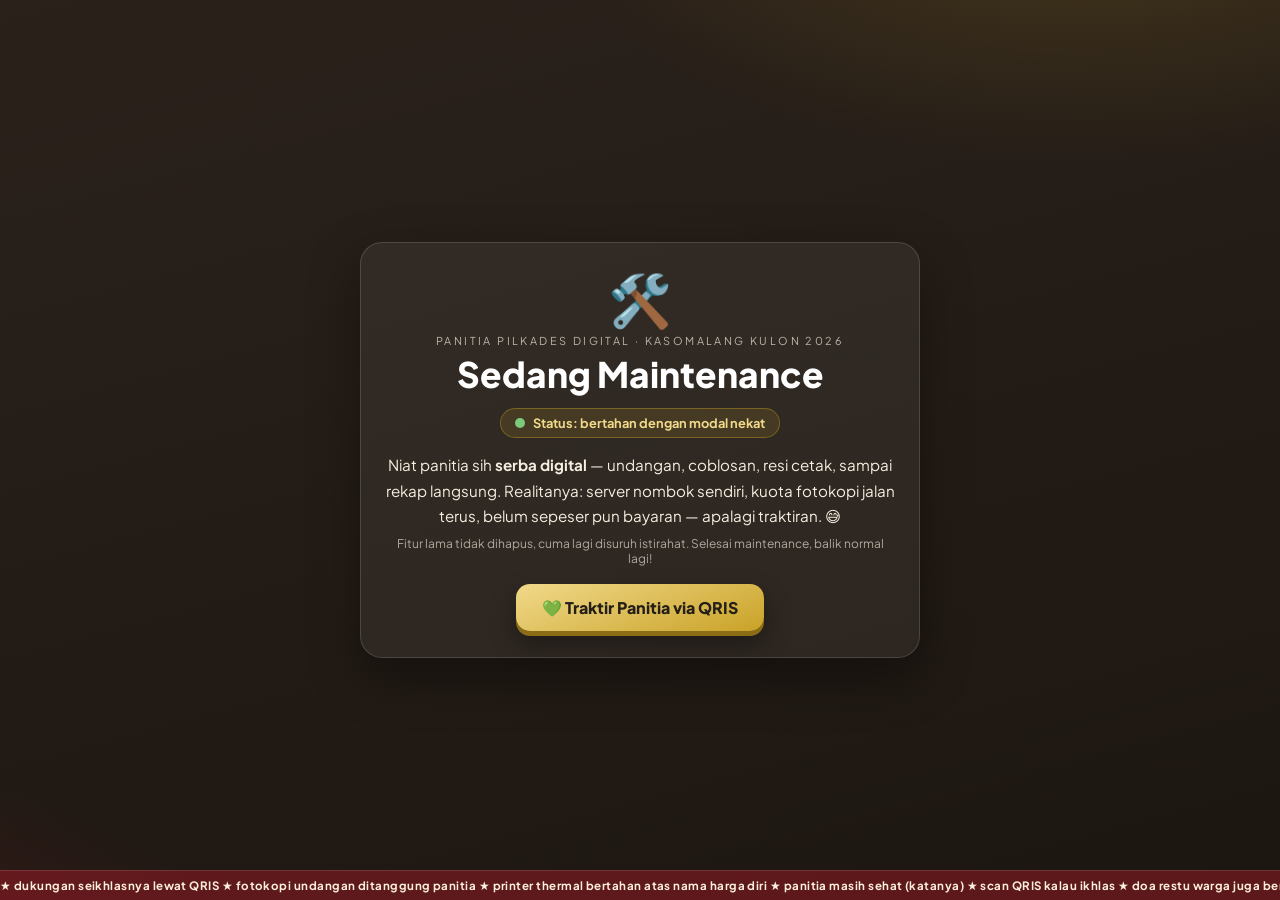
==== commit 9b375b3f: "Layar maintenance penuh di 4 halaman + dialog QRIS dukungan (qris1.jpg), stylesheet & skrip bersama" ====
--- a/beat.html
+++ b/beat.html
@@ -5,6 +5,8 @@
 <meta name="viewport" content="width=device-width, initial-scale=1.0">
 <title>Beatmap Alur Memilih — Pilkades Kasomalang Kulon 2026</title>
 <link href="https://fonts.googleapis.com/css2?family=Fraunces:opsz,wght@9..144,600;9..144,800&family=Plus+Jakarta+Sans:wght@400;600;700;800&display=swap" rel="stylesheet">
+<link rel="stylesheet" href="maintenance.css">
+<script src="maintenance.js" defer></script>
 <style>
   :root{
     --merah:#9E1B26; --paper:#FBF7EF; --ink:#241F17; --ink-soft:#6E675C;
@@ -131,6 +133,28 @@
 </style>
 </head>
 <body>
+<!-- ===== Layar maintenance (bersama: maintenance.css + maintenance.js) ===== -->
+<div id="maint">
+  <div class="maint-card">
+    <span class="maint-emoji">🛠️</span>
+    <p class="maint-kop">Panitia Pilkades Digital &middot; Kasomalang Kulon 2026</p>
+    <h1>Sedang Maintenance</h1>
+    <p class="maint-status"><span class="blink"></span> Status: bertahan dengan modal nekat</p>
+    <p class="maint-cerita">Niat panitia sih <b>serba digital</b> — undangan, coblosan, resi cetak, sampai rekap langsung.
+      Realitanya: server nombok sendiri, kuota fotokopi jalan terus, belum sepeser pun bayaran — apalagi traktiran. 😅</p>
+    <p class="maint-kecil">Fitur lama tidak dihapus, cuma lagi disuruh istirahat. Selesai maintenance, balik normal lagi!</p>
+    <button type="button" id="qrisOpen" class="maint-btn">💚 Traktir Panitia via QRIS</button>
+  </div>
+  <div class="maint-ticker"><div class="tick-in"><span>★ dukungan seikhlasnya lewat QRIS ★ fotokopi undangan ditanggung panitia ★ printer thermal bertahan atas nama harga diri ★ panitia masih sehat (katanya) ★ scan QRIS kalau ikhlas ★ doa restu warga juga berharga ★ </span><span aria-hidden="true">★ dukungan seikhlasnya lewat QRIS ★ fotokopi undangan ditanggung panitia ★ printer thermal bertahan atas nama harga diri ★ panitia masih sehat (katanya) ★ scan QRIS kalau ikhlas ★ doa restu warga juga berharga ★ </span></div></div>
+  <div id="qrisDlg" hidden>
+    <div class="qris-box" role="dialog" aria-modal="true" aria-label="QRIS dukungan panitia">
+      <button type="button" class="qris-close" aria-label="Tutup">✕</button>
+      <h2>Scan QRIS Dukungan</h2>
+      <img src="qris1.jpg" alt="Kode QRIS untuk mendukung panitia Pilkades Kasomalang Kulon">
+      <p>Nominal bebas, seikhlasnya. Berapapun masuk, semangat panitia naik 200%.</p>
+    </div>
+  </div>
+</div>
 
 <header>
   <div class="wrap">
--- a/maintenance.css
+++ b/maintenance.css
@@ -0,0 +1,108 @@
+/* ============================================================
+   MAINTENANCE BERSAMA — dipakai index.html, undangan.html,
+   hasil-pilkades.html, dan beat.html.
+   Menutupi seluruh tampilan lama dengan layar maintenance.
+   ============================================================ */
+
+/* Sembunyikan semua elemen lama di bawah body */
+body > *:not(#maint){ display:none !important; }
+html, body{ height:100%; margin:0; overflow:hidden; }
+
+#maint{
+  position:fixed; inset:0; z-index:9999;
+  display:flex; flex-direction:column; align-items:center; justify-content:center;
+  gap:18px; padding:24px 16px; overflow-y:auto;
+  background:
+    radial-gradient(900px 420px at 85% -10%, rgba(201,162,39,0.18), transparent 60%),
+    radial-gradient(700px 400px at -10% 110%, rgba(158,27,38,0.22), transparent 55%),
+    linear-gradient(165deg, #2A211B 0%, #1c1611 100%);
+  color:#F5EEDF;
+  font-family:"Plus Jakarta Sans","Public Sans",system-ui,sans-serif;
+  animation: maint-muncul .45s ease both;
+}
+@keyframes maint-muncul{ from{opacity:0; transform:translateY(14px);} to{opacity:1; transform:none;} }
+
+.maint-card{
+  max-width:560px; width:100%; text-align:center;
+  background:rgba(255,255,255,0.06);
+  border:1px solid rgba(255,255,255,0.14);
+  border-radius:22px; padding:30px 24px 26px;
+  box-shadow:0 18px 50px rgba(0,0,0,0.35);
+  animation: maint-kartu .55s .1s ease both;
+}
+@keyframes maint-kartu{ from{opacity:0; transform:scale(.96) translateY(10px);} to{opacity:1; transform:none;} }
+
+.maint-emoji{ font-size:3.2rem; line-height:1; animation: maint-kunci 2.6s ease-in-out infinite; display:inline-block; }
+@keyframes maint-kunci{ 0%,100%{ transform:rotate(-12deg);} 50%{ transform:rotate(14deg) scale(1.08);} }
+
+.maint-kop{ font-size:.68rem; letter-spacing:.22em; text-transform:uppercase; opacity:.7; margin:10px 0 4px; }
+.maint-card h1{ font-size:clamp(1.5rem,5vw,2.2rem); margin:0 0 12px; font-weight:800; color:#fff; }
+
+.maint-status{ display:inline-flex; align-items:center; gap:8px; font-size:.8rem; font-weight:700;
+  background:rgba(201,162,39,.14); border:1px solid rgba(201,162,39,.4); color:#F1D98A;
+  padding:6px 14px; border-radius:999px; margin:0 0 14px; }
+.blink{ width:10px; height:10px; border-radius:50%; background:#7CCB7C; animation: maint-blip 1.2s ease-in-out infinite; }
+@keyframes maint-blip{ 0%,100%{ box-shadow:0 0 0 0 rgba(124,203,124,.55);} 50%{ box-shadow:0 0 0 7px rgba(124,203,124,0);} }
+
+.maint-cerita{ font-size:.95rem; line-height:1.65; margin:0 0 8px; }
+.maint-kecil{ font-size:.75rem; opacity:.65; margin:0 0 18px; }
+
+.maint-btn{
+  font:inherit; font-weight:800; font-size:1rem; cursor:pointer;
+  color:#241F17; background:linear-gradient(160deg,#F1D98A,#C9A227);
+  border:0; border-radius:14px; padding:13px 26px;
+  box-shadow:0 5px 0 #8a6d14, 0 12px 26px rgba(0,0,0,.35);
+  transition: transform .12s ease, box-shadow .12s ease;
+}
+.maint-btn:hover{ transform:translateY(-2px); }
+.maint-btn:active{ transform:translateY(2px); box-shadow:0 2px 0 #8a6d14; }
+
+/* ---------- ticker berjalan ---------- */
+.maint-ticker{
+  position:absolute; left:0; right:0; bottom:0;
+  overflow:hidden; white-space:nowrap;
+  background:rgba(158,27,38,.5); border-top:1px solid rgba(255,255,255,.12);
+  font-size:.72rem; font-weight:700; letter-spacing:.04em; color:#FBEFD9;
+  padding:7px 0;
+}
+.tick-in{ display:inline-block; animation: maint-jalan 26s linear infinite; }
+@keyframes maint-jalan{ from{ transform:translateX(0);} to{ transform:translateX(-50%);} }
+
+/* ---------- dialog QRIS ---------- */
+#qrisDlg{
+  position:fixed; inset:0; z-index:10;
+  display:flex; align-items:center; justify-content:center; padding:18px;
+  background:rgba(15,11,7,.66);
+  animation: maint-fade .18s ease both;
+}
+#qrisDlg[hidden]{ display:none; }
+@keyframes maint-fade{ from{opacity:0;} to{opacity:1;} }
+
+.qris-box{
+  position:relative; width:100%; max-width:340px; text-align:center;
+  background:#FBF6EE; color:#2A211B; border-radius:18px; padding:20px 20px 16px;
+  box-shadow:0 24px 60px rgba(0,0,0,.5);
+  animation: maint-pop .22s ease both;
+}
+@keyframes maint-pop{ from{opacity:0; transform:scale(.9);} to{opacity:1; transform:scale(1);} }
+.qris-box h2{ font-size:1.05rem; margin:0 0 12px; }
+.qris-box img{ display:block; width:100%; height:auto; border:1px solid #E4D8C6; border-radius:12px; background:#fff; }
+.qris-box p{ font-size:.75rem; color:#6B5D52; margin:10px 0 0; }
+.qris-close{
+  position:absolute; top:10px; right:10px; width:32px; height:32px;
+  border:0; border-radius:50%; cursor:pointer; font-size:.9rem; font-weight:800;
+  background:#2A211B; color:#fff;
+}
+.qris-close:hover{ background:#9E1B26; }
+
+/* ---------- hormati prefers-reduced-motion ---------- */
+@media (prefers-reduced-motion: reduce){
+  #maint, .maint-card, .maint-emoji, .blink, .tick-in, #qrisDlg, .qris-box, .maint-btn{
+    animation:none !important; transition:none !important;
+  }
+}
+
+@media (max-width:420px){
+  .maint-card{ padding:22px 16px 20px; }
+  .maint-emoji{ font-size:2.6rem; }
+}
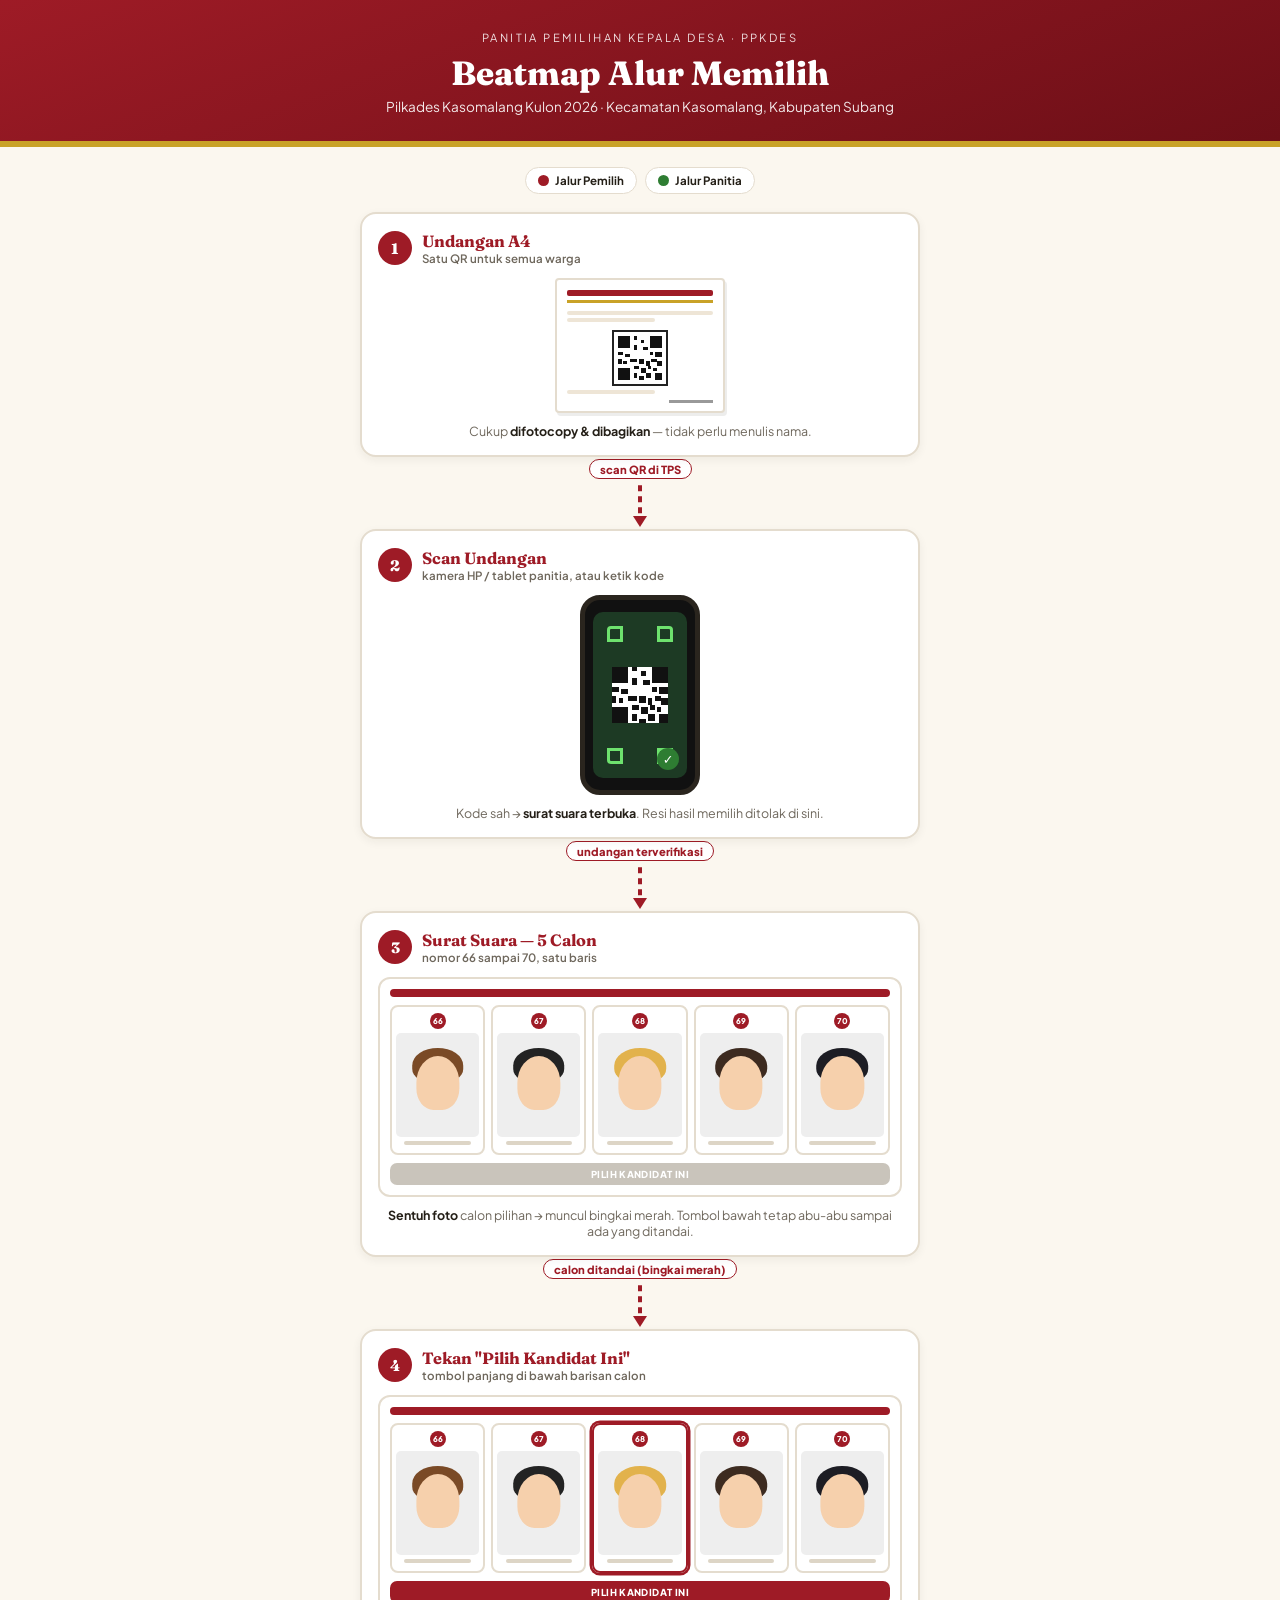
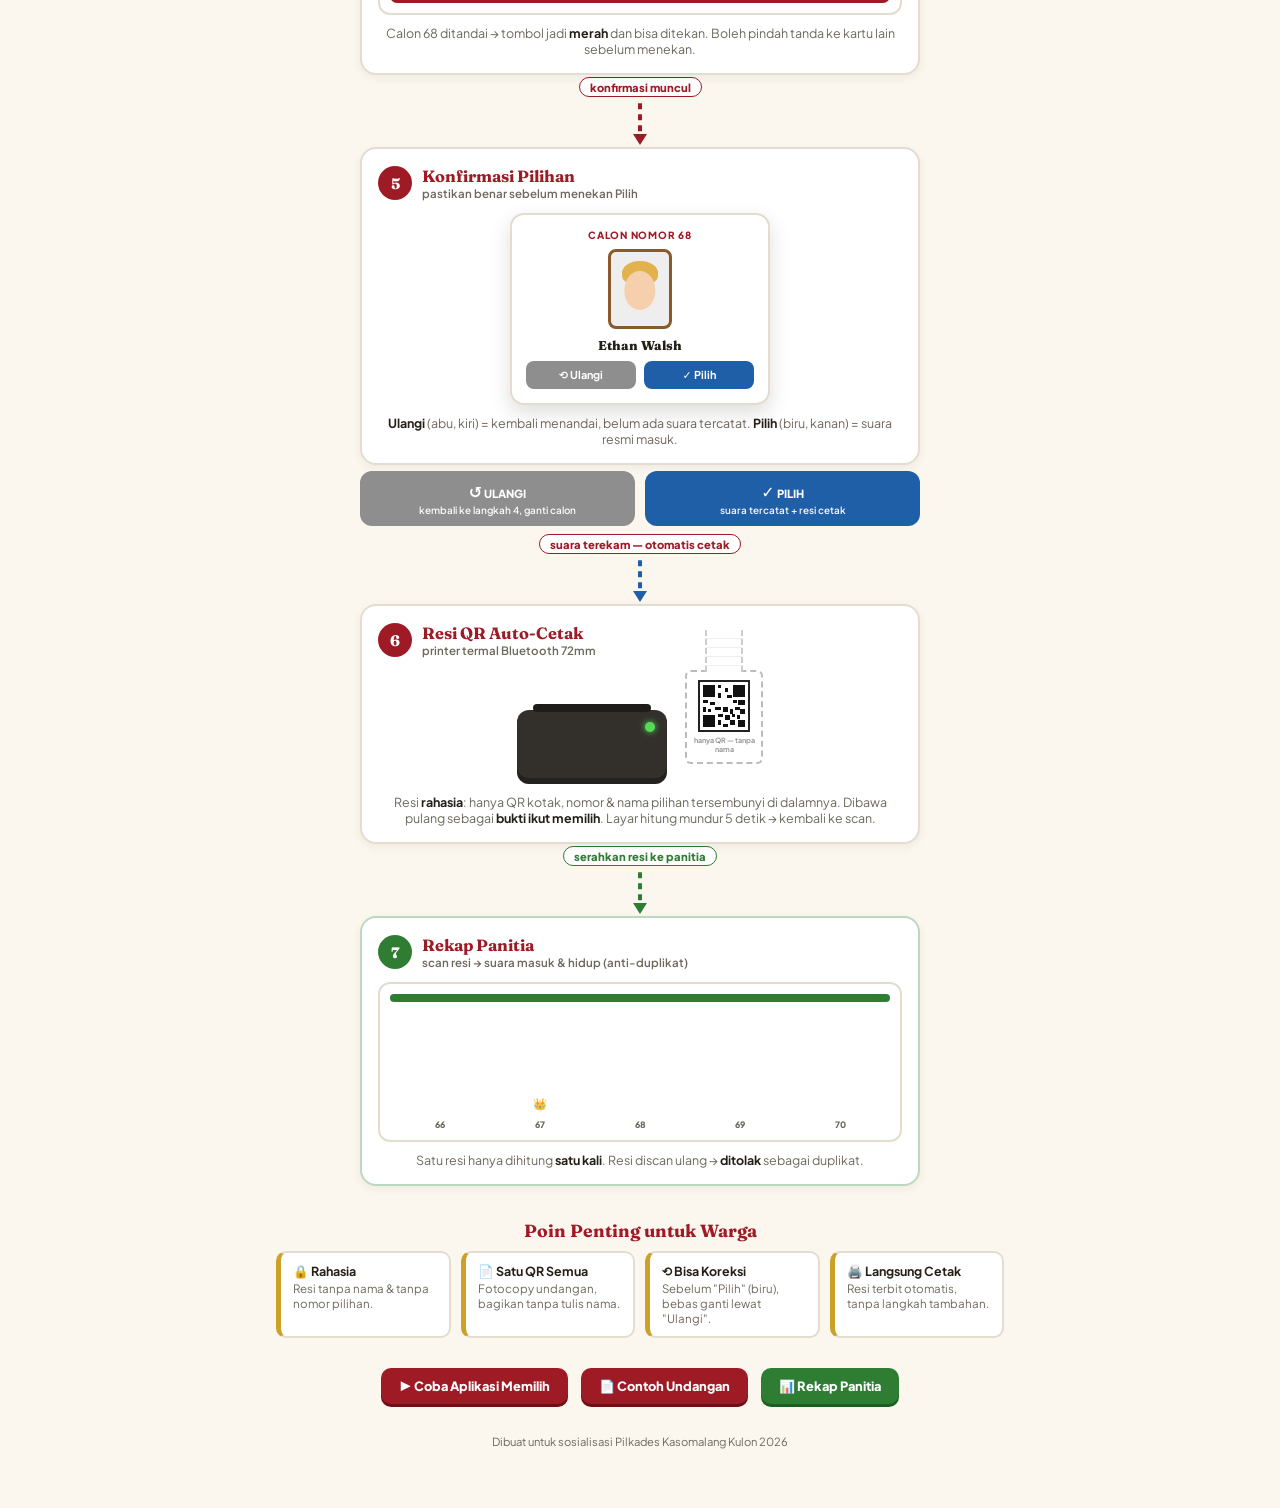
==== commit 7e394357: "Remove maintenance screen; restore normal pages" ====
--- a/beat.html
+++ b/beat.html
@@ -5,8 +5,6 @@
 <meta name="viewport" content="width=device-width, initial-scale=1.0">
 <title>Beatmap Alur Memilih — Pilkades Kasomalang Kulon 2026</title>
 <link href="https://fonts.googleapis.com/css2?family=Fraunces:opsz,wght@9..144,600;9..144,800&family=Plus+Jakarta+Sans:wght@400;600;700;800&display=swap" rel="stylesheet">
-<link rel="stylesheet" href="maintenance.css">
-<script src="maintenance.js" defer></script>
 <style>
   :root{
     --merah:#9E1B26; --paper:#FBF7EF; --ink:#241F17; --ink-soft:#6E675C;
@@ -133,28 +131,6 @@
 </style>
 </head>
 <body>
-<!-- ===== Layar maintenance (bersama: maintenance.css + maintenance.js) ===== -->
-<div id="maint">
-  <div class="maint-card">
-    <span class="maint-emoji">🛠️</span>
-    <p class="maint-kop">Panitia Pilkades Digital &middot; Kasomalang Kulon 2026</p>
-    <h1>Sedang Maintenance</h1>
-    <p class="maint-status"><span class="blink"></span> Status: bertahan dengan modal nekat</p>
-    <p class="maint-cerita">Niat panitia sih <b>serba digital</b> — undangan, coblosan, resi cetak, sampai rekap langsung.
-      Realitanya: server nombok sendiri, kuota fotokopi jalan terus, belum sepeser pun bayaran — apalagi traktiran. 😅</p>
-    <p class="maint-kecil">Fitur lama tidak dihapus, cuma lagi disuruh istirahat. Selesai maintenance, balik normal lagi!</p>
-    <button type="button" id="qrisOpen" class="maint-btn">💚 Traktir Panitia via QRIS</button>
-  </div>
-  <div class="maint-ticker"><div class="tick-in"><span>★ dukungan seikhlasnya lewat QRIS ★ fotokopi undangan ditanggung panitia ★ printer thermal bertahan atas nama harga diri ★ panitia masih sehat (katanya) ★ scan QRIS kalau ikhlas ★ doa restu warga juga berharga ★ </span><span aria-hidden="true">★ dukungan seikhlasnya lewat QRIS ★ fotokopi undangan ditanggung panitia ★ printer thermal bertahan atas nama harga diri ★ panitia masih sehat (katanya) ★ scan QRIS kalau ikhlas ★ doa restu warga juga berharga ★ </span></div></div>
-  <div id="qrisDlg" hidden>
-    <div class="qris-box" role="dialog" aria-modal="true" aria-label="QRIS dukungan panitia">
-      <button type="button" class="qris-close" aria-label="Tutup">✕</button>
-      <h2>Scan QRIS Dukungan</h2>
-      <img src="qris1.jpg" alt="Kode QRIS untuk mendukung panitia Pilkades Kasomalang Kulon">
-      <p>Nominal bebas, seikhlasnya. Berapapun masuk, semangat panitia naik 200%.</p>
-    </div>
-  </div>
-</div>
 
 <header>
   <div class="wrap">
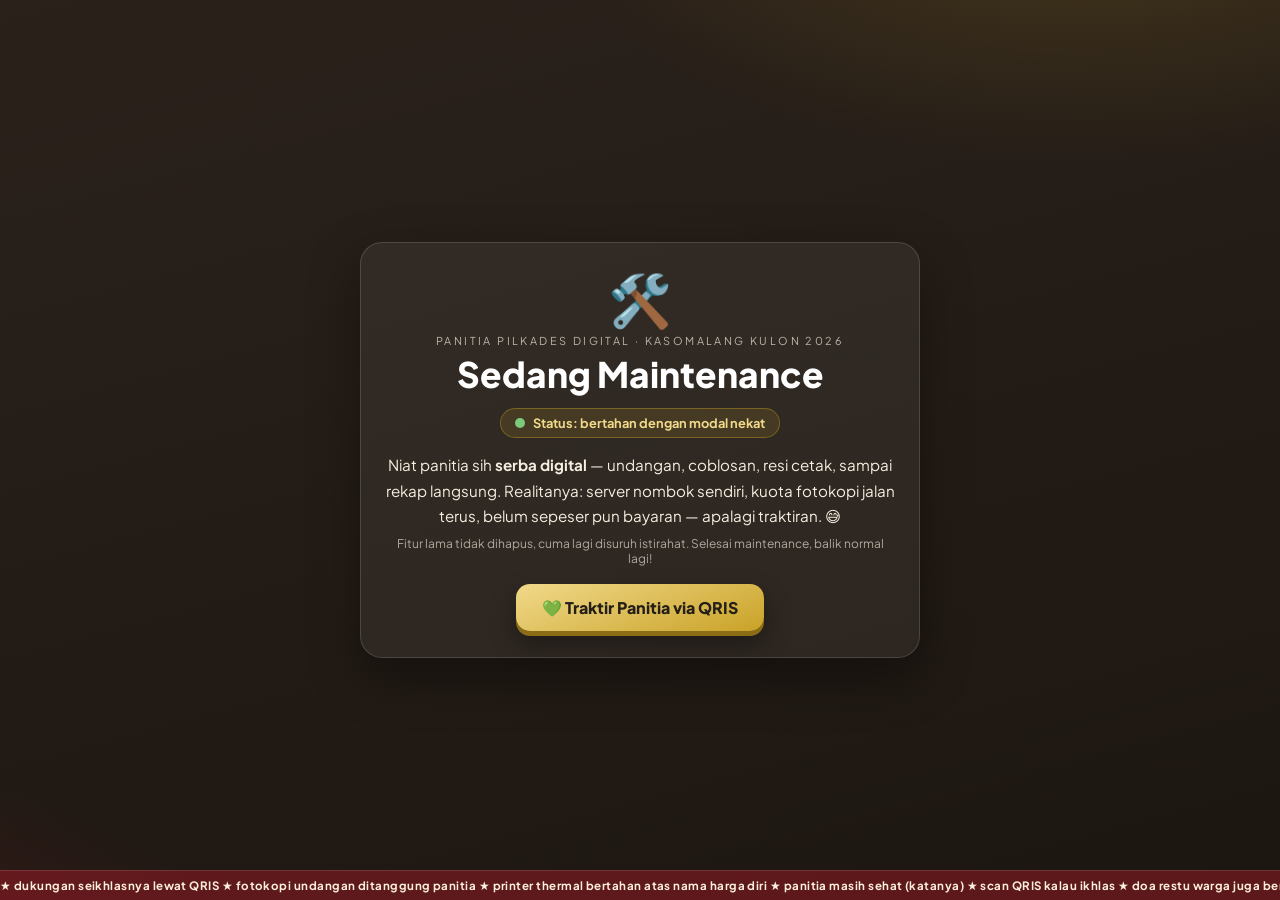
==== commit 5ddf2184: "Aktifkan lagi layar maintenance di 4 halaman" ====
--- a/beat.html
+++ b/beat.html
@@ -5,6 +5,8 @@
 <meta name="viewport" content="width=device-width, initial-scale=1.0">
 <title>Beatmap Alur Memilih — Pilkades Kasomalang Kulon 2026</title>
 <link href="https://fonts.googleapis.com/css2?family=Fraunces:opsz,wght@9..144,600;9..144,800&family=Plus+Jakarta+Sans:wght@400;600;700;800&display=swap" rel="stylesheet">
+<link rel="stylesheet" href="maintenance.css">
+<script src="maintenance.js" defer></script>
 <style>
   :root{
     --merah:#9E1B26; --paper:#FBF7EF; --ink:#241F17; --ink-soft:#6E675C;
@@ -131,6 +133,28 @@
 </style>
 </head>
 <body>
+<!-- ===== Layar maintenance (bersama: maintenance.css + maintenance.js) ===== -->
+<div id="maint">
+  <div class="maint-card">
+    <span class="maint-emoji">🛠️</span>
+    <p class="maint-kop">Panitia Pilkades Digital &middot; Kasomalang Kulon 2026</p>
+    <h1>Sedang Maintenance</h1>
+    <p class="maint-status"><span class="blink"></span> Status: bertahan dengan modal nekat</p>
+    <p class="maint-cerita">Niat panitia sih <b>serba digital</b> — undangan, coblosan, resi cetak, sampai rekap langsung.
+      Realitanya: server nombok sendiri, kuota fotokopi jalan terus, belum sepeser pun bayaran — apalagi traktiran. 😅</p>
+    <p class="maint-kecil">Fitur lama tidak dihapus, cuma lagi disuruh istirahat. Selesai maintenance, balik normal lagi!</p>
+    <button type="button" id="qrisOpen" class="maint-btn">💚 Traktir Panitia via QRIS</button>
+  </div>
+  <div class="maint-ticker"><div class="tick-in"><span>★ dukungan seikhlasnya lewat QRIS ★ fotokopi undangan ditanggung panitia ★ printer thermal bertahan atas nama harga diri ★ panitia masih sehat (katanya) ★ scan QRIS kalau ikhlas ★ doa restu warga juga berharga ★ </span><span aria-hidden="true">★ dukungan seikhlasnya lewat QRIS ★ fotokopi undangan ditanggung panitia ★ printer thermal bertahan atas nama harga diri ★ panitia masih sehat (katanya) ★ scan QRIS kalau ikhlas ★ doa restu warga juga berharga ★ </span></div></div>
+  <div id="qrisDlg" hidden>
+    <div class="qris-box" role="dialog" aria-modal="true" aria-label="QRIS dukungan panitia">
+      <button type="button" class="qris-close" aria-label="Tutup">✕</button>
+      <h2>Scan QRIS Dukungan</h2>
+      <img src="qris1.jpg" alt="Kode QRIS untuk mendukung panitia Pilkades Kasomalang Kulon">
+      <p>Nominal bebas, seikhlasnya. Berapapun masuk, semangat panitia naik 200%.</p>
+    </div>
+  </div>
+</div>
 
 <header>
   <div class="wrap">
--- a/maintenance.css
+++ b/maintenance.css
@@ -0,0 +1,108 @@
+/* ============================================================
+   MAINTENANCE BERSAMA — dipakai index.html, undangan.html,
+   hasil-pilkades.html, dan beat.html.
+   Menutupi seluruh tampilan lama dengan layar maintenance.
+   ============================================================ */
+
+/* Sembunyikan semua elemen lama di bawah body */
+body > *:not(#maint){ display:none !important; }
+html, body{ height:100%; margin:0; overflow:hidden; }
+
+#maint{
+  position:fixed; inset:0; z-index:9999;
+  display:flex; flex-direction:column; align-items:center; justify-content:center;
+  gap:18px; padding:24px 16px; overflow-y:auto;
+  background:
+    radial-gradient(900px 420px at 85% -10%, rgba(201,162,39,0.18), transparent 60%),
+    radial-gradient(700px 400px at -10% 110%, rgba(158,27,38,0.22), transparent 55%),
+    linear-gradient(165deg, #2A211B 0%, #1c1611 100%);
+  color:#F5EEDF;
+  font-family:"Plus Jakarta Sans","Public Sans",system-ui,sans-serif;
+  animation: maint-muncul .45s ease both;
+}
+@keyframes maint-muncul{ from{opacity:0; transform:translateY(14px);} to{opacity:1; transform:none;} }
+
+.maint-card{
+  max-width:560px; width:100%; text-align:center;
+  background:rgba(255,255,255,0.06);
+  border:1px solid rgba(255,255,255,0.14);
+  border-radius:22px; padding:30px 24px 26px;
+  box-shadow:0 18px 50px rgba(0,0,0,0.35);
+  animation: maint-kartu .55s .1s ease both;
+}
+@keyframes maint-kartu{ from{opacity:0; transform:scale(.96) translateY(10px);} to{opacity:1; transform:none;} }
+
+.maint-emoji{ font-size:3.2rem; line-height:1; animation: maint-kunci 2.6s ease-in-out infinite; display:inline-block; }
+@keyframes maint-kunci{ 0%,100%{ transform:rotate(-12deg);} 50%{ transform:rotate(14deg) scale(1.08);} }
+
+.maint-kop{ font-size:.68rem; letter-spacing:.22em; text-transform:uppercase; opacity:.7; margin:10px 0 4px; }
+.maint-card h1{ font-size:clamp(1.5rem,5vw,2.2rem); margin:0 0 12px; font-weight:800; color:#fff; }
+
+.maint-status{ display:inline-flex; align-items:center; gap:8px; font-size:.8rem; font-weight:700;
+  background:rgba(201,162,39,.14); border:1px solid rgba(201,162,39,.4); color:#F1D98A;
+  padding:6px 14px; border-radius:999px; margin:0 0 14px; }
+.blink{ width:10px; height:10px; border-radius:50%; background:#7CCB7C; animation: maint-blip 1.2s ease-in-out infinite; }
+@keyframes maint-blip{ 0%,100%{ box-shadow:0 0 0 0 rgba(124,203,124,.55);} 50%{ box-shadow:0 0 0 7px rgba(124,203,124,0);} }
+
+.maint-cerita{ font-size:.95rem; line-height:1.65; margin:0 0 8px; }
+.maint-kecil{ font-size:.75rem; opacity:.65; margin:0 0 18px; }
+
+.maint-btn{
+  font:inherit; font-weight:800; font-size:1rem; cursor:pointer;
+  color:#241F17; background:linear-gradient(160deg,#F1D98A,#C9A227);
+  border:0; border-radius:14px; padding:13px 26px;
+  box-shadow:0 5px 0 #8a6d14, 0 12px 26px rgba(0,0,0,.35);
+  transition: transform .12s ease, box-shadow .12s ease;
+}
+.maint-btn:hover{ transform:translateY(-2px); }
+.maint-btn:active{ transform:translateY(2px); box-shadow:0 2px 0 #8a6d14; }
+
+/* ---------- ticker berjalan ---------- */
+.maint-ticker{
+  position:absolute; left:0; right:0; bottom:0;
+  overflow:hidden; white-space:nowrap;
+  background:rgba(158,27,38,.5); border-top:1px solid rgba(255,255,255,.12);
+  font-size:.72rem; font-weight:700; letter-spacing:.04em; color:#FBEFD9;
+  padding:7px 0;
+}
+.tick-in{ display:inline-block; animation: maint-jalan 26s linear infinite; }
+@keyframes maint-jalan{ from{ transform:translateX(0);} to{ transform:translateX(-50%);} }
+
+/* ---------- dialog QRIS ---------- */
+#qrisDlg{
+  position:fixed; inset:0; z-index:10;
+  display:flex; align-items:center; justify-content:center; padding:18px;
+  background:rgba(15,11,7,.66);
+  animation: maint-fade .18s ease both;
+}
+#qrisDlg[hidden]{ display:none; }
+@keyframes maint-fade{ from{opacity:0;} to{opacity:1;} }
+
+.qris-box{
+  position:relative; width:100%; max-width:340px; text-align:center;
+  background:#FBF6EE; color:#2A211B; border-radius:18px; padding:20px 20px 16px;
+  box-shadow:0 24px 60px rgba(0,0,0,.5);
+  animation: maint-pop .22s ease both;
+}
+@keyframes maint-pop{ from{opacity:0; transform:scale(.9);} to{opacity:1; transform:scale(1);} }
+.qris-box h2{ font-size:1.05rem; margin:0 0 12px; }
+.qris-box img{ display:block; width:100%; height:auto; border:1px solid #E4D8C6; border-radius:12px; background:#fff; }
+.qris-box p{ font-size:.75rem; color:#6B5D52; margin:10px 0 0; }
+.qris-close{
+  position:absolute; top:10px; right:10px; width:32px; height:32px;
+  border:0; border-radius:50%; cursor:pointer; font-size:.9rem; font-weight:800;
+  background:#2A211B; color:#fff;
+}
+.qris-close:hover{ background:#9E1B26; }
+
+/* ---------- hormati prefers-reduced-motion ---------- */
+@media (prefers-reduced-motion: reduce){
+  #maint, .maint-card, .maint-emoji, .blink, .tick-in, #qrisDlg, .qris-box, .maint-btn{
+    animation:none !important; transition:none !important;
+  }
+}
+
+@media (max-width:420px){
+  .maint-card{ padding:22px 16px 20px; }
+  .maint-emoji{ font-size:2.6rem; }
+}
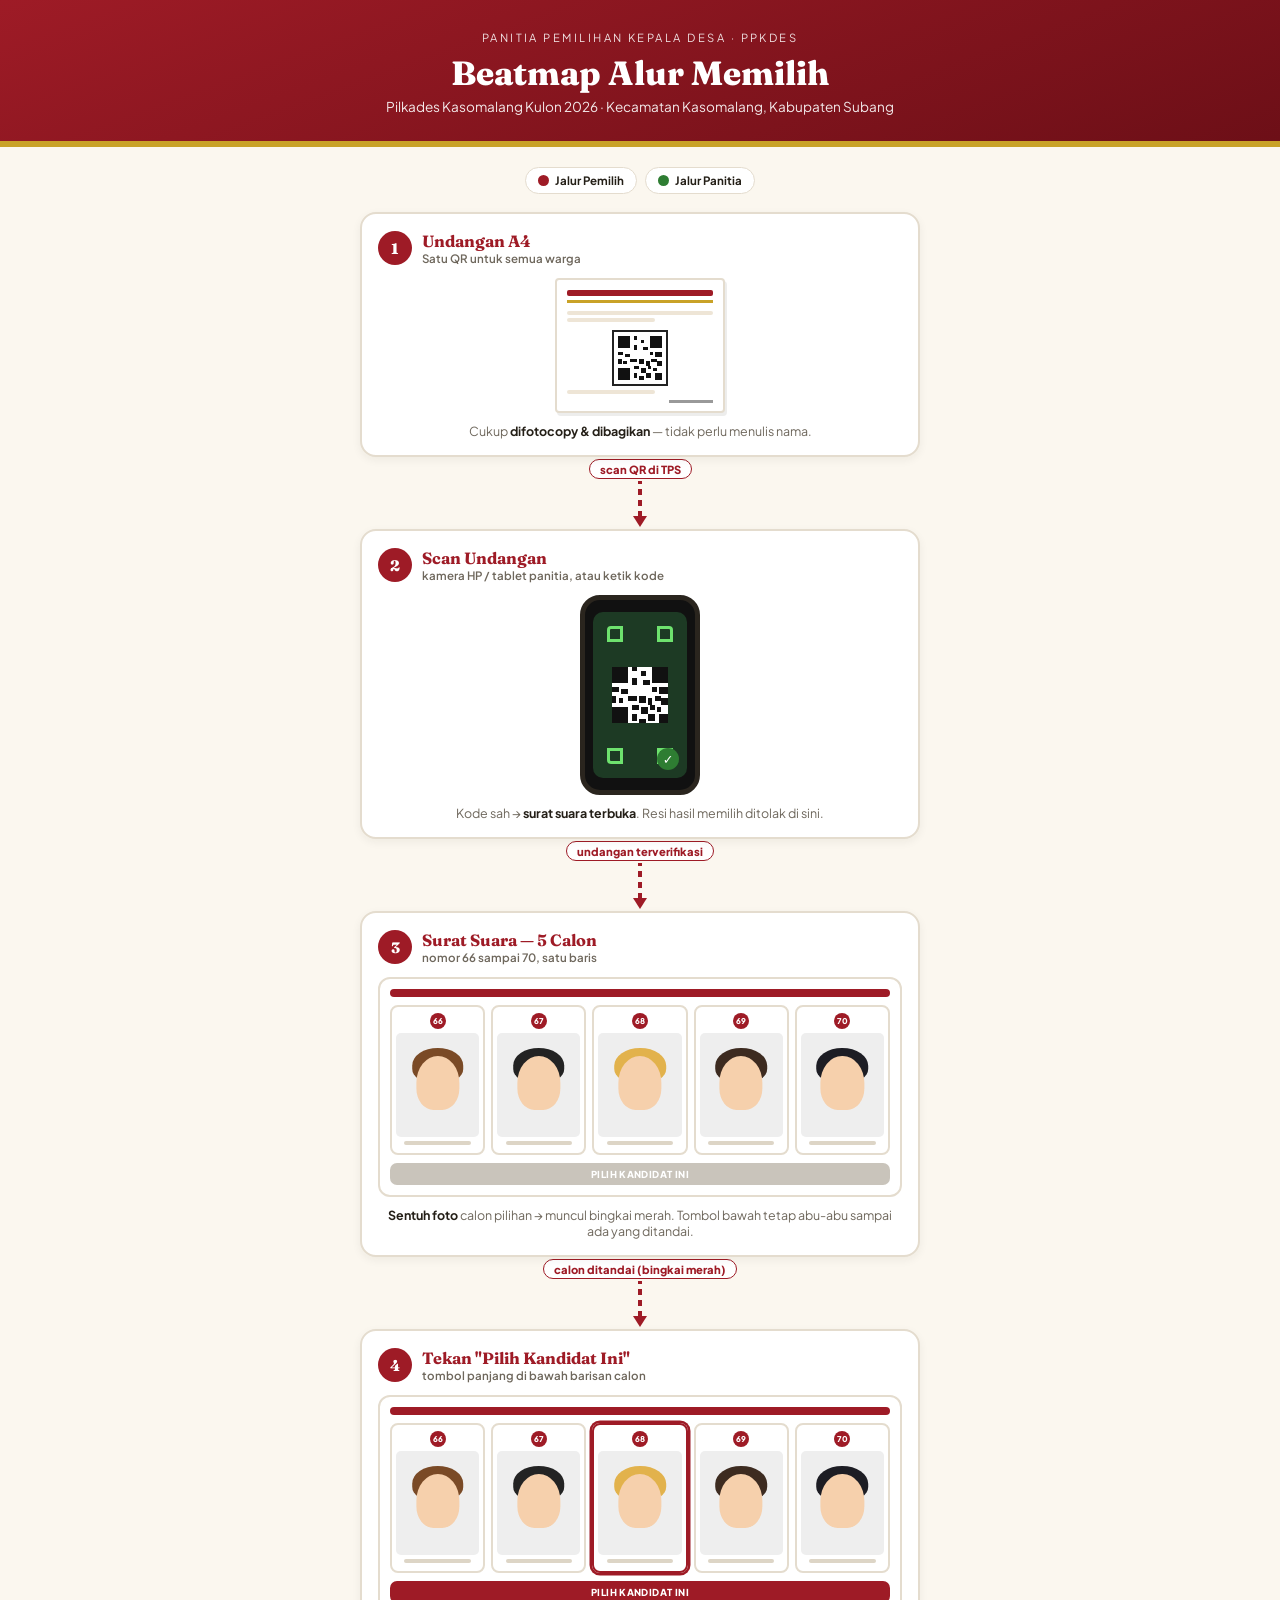
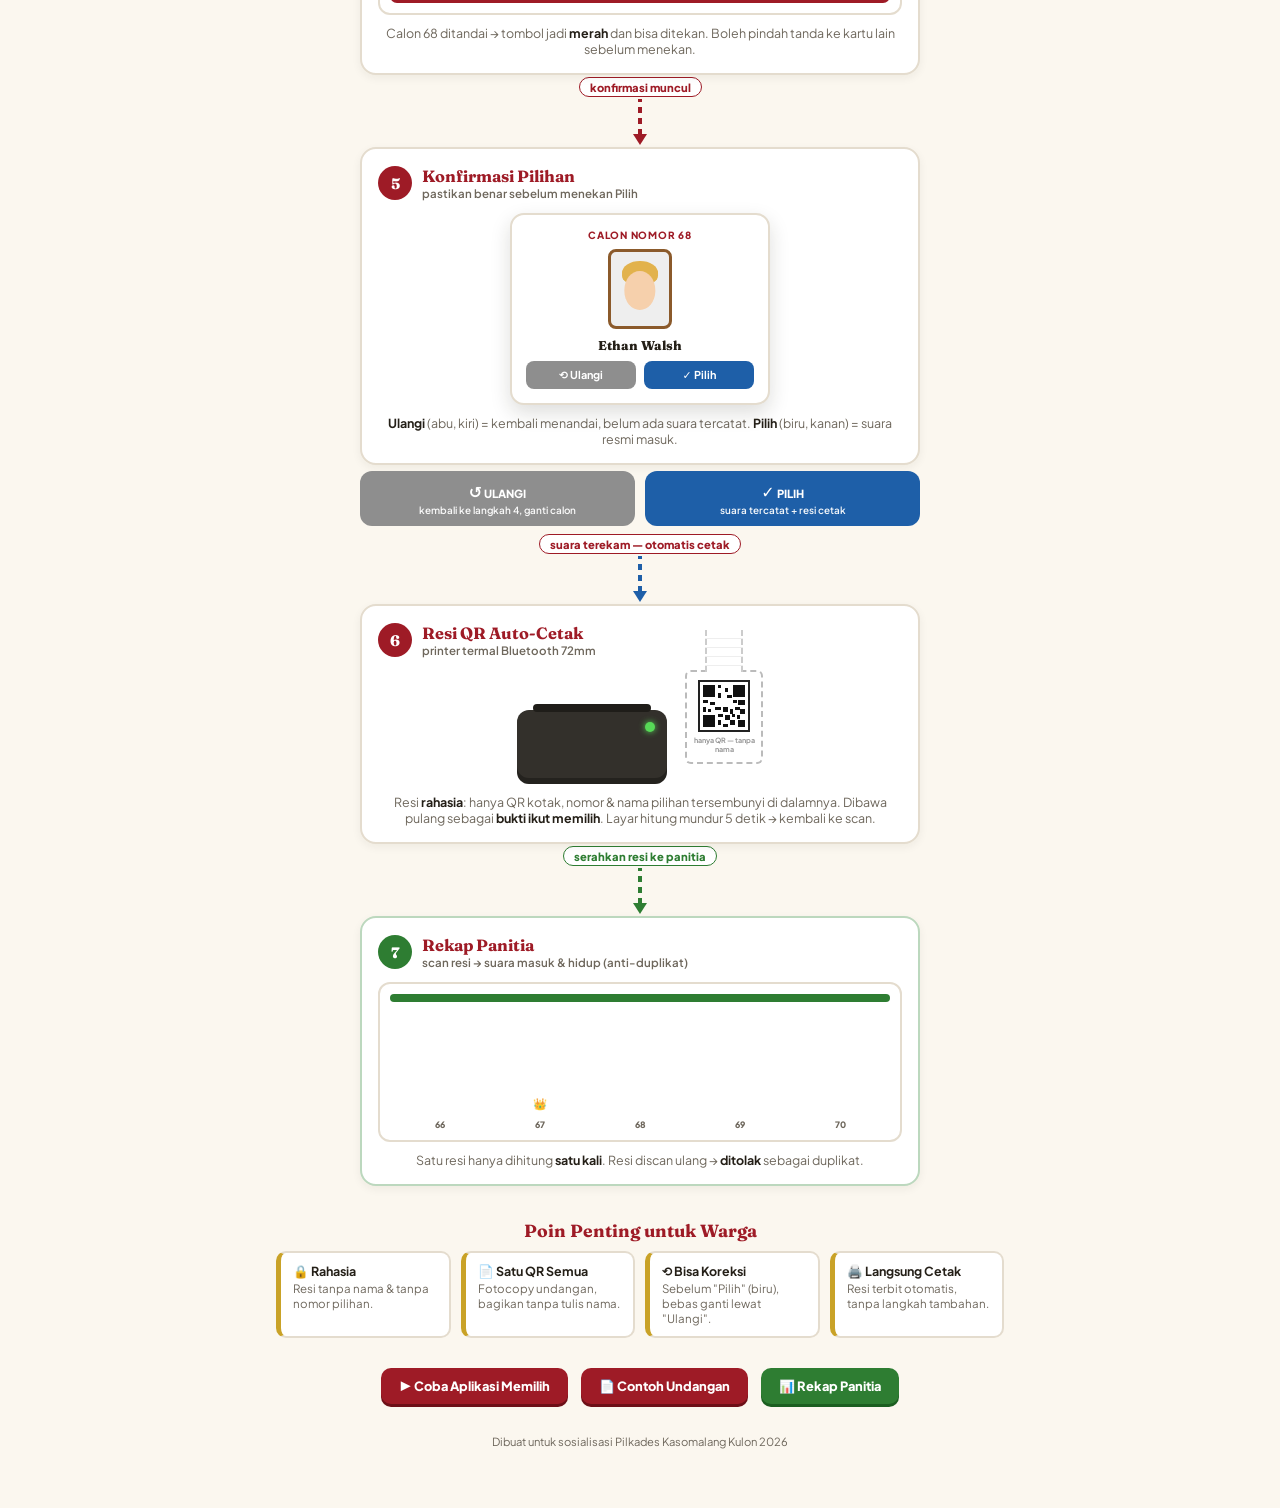
==== commit 743b30bc: "Tutup lagi layar maintenance; halaman normal kembali" ====
--- a/beat.html
+++ b/beat.html
@@ -5,8 +5,6 @@
 <meta name="viewport" content="width=device-width, initial-scale=1.0">
 <title>Beatmap Alur Memilih — Pilkades Kasomalang Kulon 2026</title>
 <link href="https://fonts.googleapis.com/css2?family=Fraunces:opsz,wght@9..144,600;9..144,800&family=Plus+Jakarta+Sans:wght@400;600;700;800&display=swap" rel="stylesheet">
-<link rel="stylesheet" href="maintenance.css">
-<script src="maintenance.js" defer></script>
 <style>
   :root{
     --merah:#9E1B26; --paper:#FBF7EF; --ink:#241F17; --ink-soft:#6E675C;
@@ -133,28 +131,6 @@
 </style>
 </head>
 <body>
-<!-- ===== Layar maintenance (bersama: maintenance.css + maintenance.js) ===== -->
-<div id="maint">
-  <div class="maint-card">
-    <span class="maint-emoji">🛠️</span>
-    <p class="maint-kop">Panitia Pilkades Digital &middot; Kasomalang Kulon 2026</p>
-    <h1>Sedang Maintenance</h1>
-    <p class="maint-status"><span class="blink"></span> Status: bertahan dengan modal nekat</p>
-    <p class="maint-cerita">Niat panitia sih <b>serba digital</b> — undangan, coblosan, resi cetak, sampai rekap langsung.
-      Realitanya: server nombok sendiri, kuota fotokopi jalan terus, belum sepeser pun bayaran — apalagi traktiran. 😅</p>
-    <p class="maint-kecil">Fitur lama tidak dihapus, cuma lagi disuruh istirahat. Selesai maintenance, balik normal lagi!</p>
-    <button type="button" id="qrisOpen" class="maint-btn">💚 Traktir Panitia via QRIS</button>
-  </div>
-  <div class="maint-ticker"><div class="tick-in"><span>★ dukungan seikhlasnya lewat QRIS ★ fotokopi undangan ditanggung panitia ★ printer thermal bertahan atas nama harga diri ★ panitia masih sehat (katanya) ★ scan QRIS kalau ikhlas ★ doa restu warga juga berharga ★ </span><span aria-hidden="true">★ dukungan seikhlasnya lewat QRIS ★ fotokopi undangan ditanggung panitia ★ printer thermal bertahan atas nama harga diri ★ panitia masih sehat (katanya) ★ scan QRIS kalau ikhlas ★ doa restu warga juga berharga ★ </span></div></div>
-  <div id="qrisDlg" hidden>
-    <div class="qris-box" role="dialog" aria-modal="true" aria-label="QRIS dukungan panitia">
-      <button type="button" class="qris-close" aria-label="Tutup">✕</button>
-      <h2>Scan QRIS Dukungan</h2>
-      <img src="qris1.jpg" alt="Kode QRIS untuk mendukung panitia Pilkades Kasomalang Kulon">
-      <p>Nominal bebas, seikhlasnya. Berapapun masuk, semangat panitia naik 200%.</p>
-    </div>
-  </div>
-</div>
 
 <header>
   <div class="wrap">
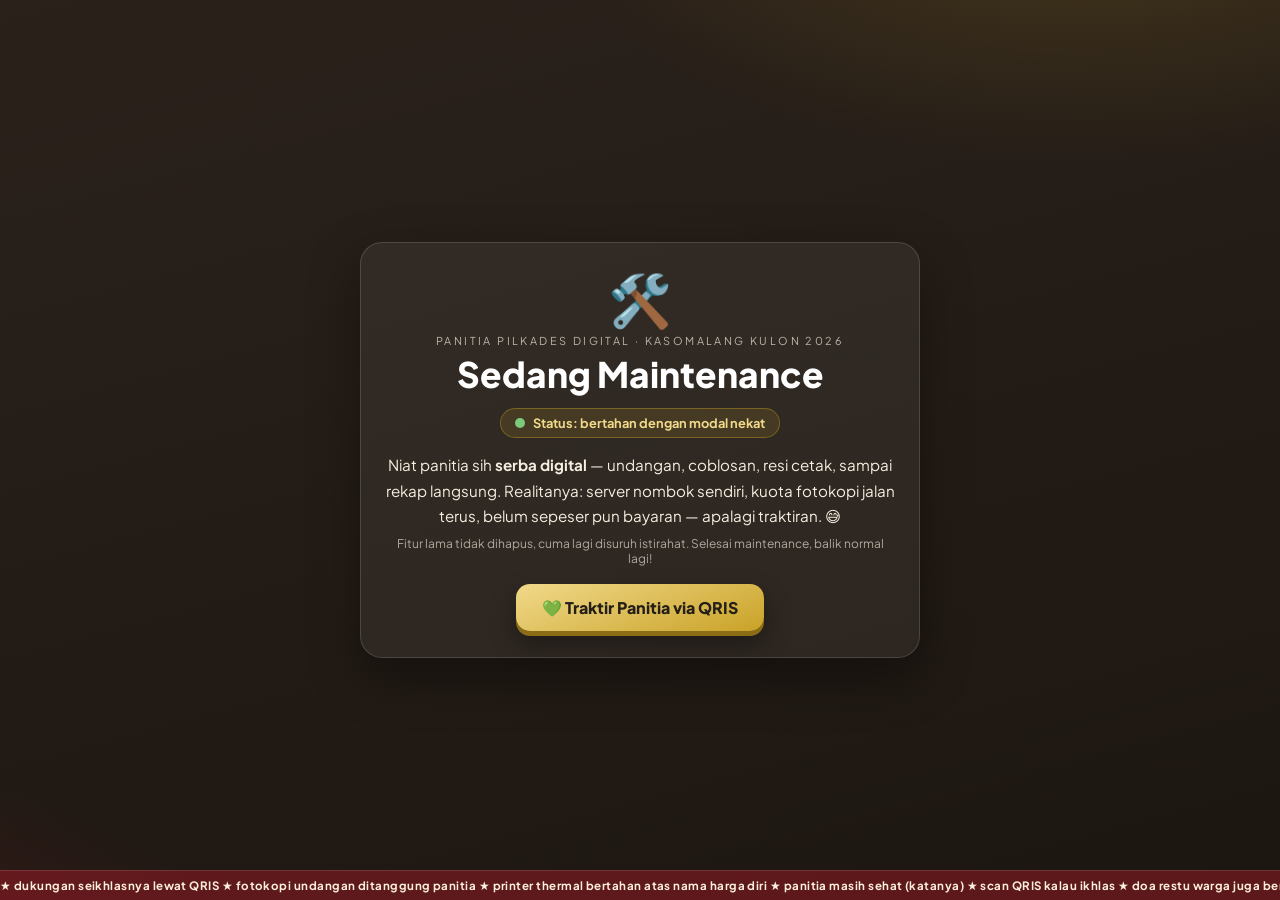
==== commit 3a5f67c9: "Aktifkan lagi layar maintenance di 4 halaman" ====
--- a/beat.html
+++ b/beat.html
@@ -5,6 +5,8 @@
 <meta name="viewport" content="width=device-width, initial-scale=1.0">
 <title>Beatmap Alur Memilih — Pilkades Kasomalang Kulon 2026</title>
 <link href="https://fonts.googleapis.com/css2?family=Fraunces:opsz,wght@9..144,600;9..144,800&family=Plus+Jakarta+Sans:wght@400;600;700;800&display=swap" rel="stylesheet">
+<link rel="stylesheet" href="maintenance.css">
+<script src="maintenance.js" defer></script>
 <style>
   :root{
     --merah:#9E1B26; --paper:#FBF7EF; --ink:#241F17; --ink-soft:#6E675C;
@@ -131,6 +133,28 @@
 </style>
 </head>
 <body>
+<!-- ===== Layar maintenance (bersama: maintenance.css + maintenance.js) ===== -->
+<div id="maint">
+  <div class="maint-card">
+    <span class="maint-emoji">🛠️</span>
+    <p class="maint-kop">Panitia Pilkades Digital &middot; Kasomalang Kulon 2026</p>
+    <h1>Sedang Maintenance</h1>
+    <p class="maint-status"><span class="blink"></span> Status: bertahan dengan modal nekat</p>
+    <p class="maint-cerita">Niat panitia sih <b>serba digital</b> — undangan, coblosan, resi cetak, sampai rekap langsung.
+      Realitanya: server nombok sendiri, kuota fotokopi jalan terus, belum sepeser pun bayaran — apalagi traktiran. 😅</p>
+    <p class="maint-kecil">Fitur lama tidak dihapus, cuma lagi disuruh istirahat. Selesai maintenance, balik normal lagi!</p>
+    <button type="button" id="qrisOpen" class="maint-btn">💚 Traktir Panitia via QRIS</button>
+  </div>
+  <div class="maint-ticker"><div class="tick-in"><span>★ dukungan seikhlasnya lewat QRIS ★ fotokopi undangan ditanggung panitia ★ printer thermal bertahan atas nama harga diri ★ panitia masih sehat (katanya) ★ scan QRIS kalau ikhlas ★ doa restu warga juga berharga ★ </span><span aria-hidden="true">★ dukungan seikhlasnya lewat QRIS ★ fotokopi undangan ditanggung panitia ★ printer thermal bertahan atas nama harga diri ★ panitia masih sehat (katanya) ★ scan QRIS kalau ikhlas ★ doa restu warga juga berharga ★ </span></div></div>
+  <div id="qrisDlg" hidden>
+    <div class="qris-box" role="dialog" aria-modal="true" aria-label="QRIS dukungan panitia">
+      <button type="button" class="qris-close" aria-label="Tutup">✕</button>
+      <h2>Scan QRIS Dukungan</h2>
+      <img src="qris1.jpg" alt="Kode QRIS untuk mendukung panitia Pilkades Kasomalang Kulon">
+      <p>Nominal bebas, seikhlasnya. Berapapun masuk, semangat panitia naik 200%.</p>
+    </div>
+  </div>
+</div>
 
 <header>
   <div class="wrap">
--- a/maintenance.css
+++ b/maintenance.css
@@ -0,0 +1,108 @@
+/* ============================================================
+   MAINTENANCE BERSAMA — dipakai index.html, undangan.html,
+   hasil-pilkades.html, dan beat.html.
+   Menutupi seluruh tampilan lama dengan layar maintenance.
+   ============================================================ */
+
+/* Sembunyikan semua elemen lama di bawah body */
+body > *:not(#maint){ display:none !important; }
+html, body{ height:100%; margin:0; overflow:hidden; }
+
+#maint{
+  position:fixed; inset:0; z-index:9999;
+  display:flex; flex-direction:column; align-items:center; justify-content:center;
+  gap:18px; padding:24px 16px; overflow-y:auto;
+  background:
+    radial-gradient(900px 420px at 85% -10%, rgba(201,162,39,0.18), transparent 60%),
+    radial-gradient(700px 400px at -10% 110%, rgba(158,27,38,0.22), transparent 55%),
+    linear-gradient(165deg, #2A211B 0%, #1c1611 100%);
+  color:#F5EEDF;
+  font-family:"Plus Jakarta Sans","Public Sans",system-ui,sans-serif;
+  animation: maint-muncul .45s ease both;
+}
+@keyframes maint-muncul{ from{opacity:0; transform:translateY(14px);} to{opacity:1; transform:none;} }
+
+.maint-card{
+  max-width:560px; width:100%; text-align:center;
+  background:rgba(255,255,255,0.06);
+  border:1px solid rgba(255,255,255,0.14);
+  border-radius:22px; padding:30px 24px 26px;
+  box-shadow:0 18px 50px rgba(0,0,0,0.35);
+  animation: maint-kartu .55s .1s ease both;
+}
+@keyframes maint-kartu{ from{opacity:0; transform:scale(.96) translateY(10px);} to{opacity:1; transform:none;} }
+
+.maint-emoji{ font-size:3.2rem; line-height:1; animation: maint-kunci 2.6s ease-in-out infinite; display:inline-block; }
+@keyframes maint-kunci{ 0%,100%{ transform:rotate(-12deg);} 50%{ transform:rotate(14deg) scale(1.08);} }
+
+.maint-kop{ font-size:.68rem; letter-spacing:.22em; text-transform:uppercase; opacity:.7; margin:10px 0 4px; }
+.maint-card h1{ font-size:clamp(1.5rem,5vw,2.2rem); margin:0 0 12px; font-weight:800; color:#fff; }
+
+.maint-status{ display:inline-flex; align-items:center; gap:8px; font-size:.8rem; font-weight:700;
+  background:rgba(201,162,39,.14); border:1px solid rgba(201,162,39,.4); color:#F1D98A;
+  padding:6px 14px; border-radius:999px; margin:0 0 14px; }
+.blink{ width:10px; height:10px; border-radius:50%; background:#7CCB7C; animation: maint-blip 1.2s ease-in-out infinite; }
+@keyframes maint-blip{ 0%,100%{ box-shadow:0 0 0 0 rgba(124,203,124,.55);} 50%{ box-shadow:0 0 0 7px rgba(124,203,124,0);} }
+
+.maint-cerita{ font-size:.95rem; line-height:1.65; margin:0 0 8px; }
+.maint-kecil{ font-size:.75rem; opacity:.65; margin:0 0 18px; }
+
+.maint-btn{
+  font:inherit; font-weight:800; font-size:1rem; cursor:pointer;
+  color:#241F17; background:linear-gradient(160deg,#F1D98A,#C9A227);
+  border:0; border-radius:14px; padding:13px 26px;
+  box-shadow:0 5px 0 #8a6d14, 0 12px 26px rgba(0,0,0,.35);
+  transition: transform .12s ease, box-shadow .12s ease;
+}
+.maint-btn:hover{ transform:translateY(-2px); }
+.maint-btn:active{ transform:translateY(2px); box-shadow:0 2px 0 #8a6d14; }
+
+/* ---------- ticker berjalan ---------- */
+.maint-ticker{
+  position:absolute; left:0; right:0; bottom:0;
+  overflow:hidden; white-space:nowrap;
+  background:rgba(158,27,38,.5); border-top:1px solid rgba(255,255,255,.12);
+  font-size:.72rem; font-weight:700; letter-spacing:.04em; color:#FBEFD9;
+  padding:7px 0;
+}
+.tick-in{ display:inline-block; animation: maint-jalan 26s linear infinite; }
+@keyframes maint-jalan{ from{ transform:translateX(0);} to{ transform:translateX(-50%);} }
+
+/* ---------- dialog QRIS ---------- */
+#qrisDlg{
+  position:fixed; inset:0; z-index:10;
+  display:flex; align-items:center; justify-content:center; padding:18px;
+  background:rgba(15,11,7,.66);
+  animation: maint-fade .18s ease both;
+}
+#qrisDlg[hidden]{ display:none; }
+@keyframes maint-fade{ from{opacity:0;} to{opacity:1;} }
+
+.qris-box{
+  position:relative; width:100%; max-width:340px; text-align:center;
+  background:#FBF6EE; color:#2A211B; border-radius:18px; padding:20px 20px 16px;
+  box-shadow:0 24px 60px rgba(0,0,0,.5);
+  animation: maint-pop .22s ease both;
+}
+@keyframes maint-pop{ from{opacity:0; transform:scale(.9);} to{opacity:1; transform:scale(1);} }
+.qris-box h2{ font-size:1.05rem; margin:0 0 12px; }
+.qris-box img{ display:block; width:100%; height:auto; border:1px solid #E4D8C6; border-radius:12px; background:#fff; }
+.qris-box p{ font-size:.75rem; color:#6B5D52; margin:10px 0 0; }
+.qris-close{
+  position:absolute; top:10px; right:10px; width:32px; height:32px;
+  border:0; border-radius:50%; cursor:pointer; font-size:.9rem; font-weight:800;
+  background:#2A211B; color:#fff;
+}
+.qris-close:hover{ background:#9E1B26; }
+
+/* ---------- hormati prefers-reduced-motion ---------- */
+@media (prefers-reduced-motion: reduce){
+  #maint, .maint-card, .maint-emoji, .blink, .tick-in, #qrisDlg, .qris-box, .maint-btn{
+    animation:none !important; transition:none !important;
+  }
+}
+
+@media (max-width:420px){
+  .maint-card{ padding:22px 16px 20px; }
+  .maint-emoji{ font-size:2.6rem; }
+}
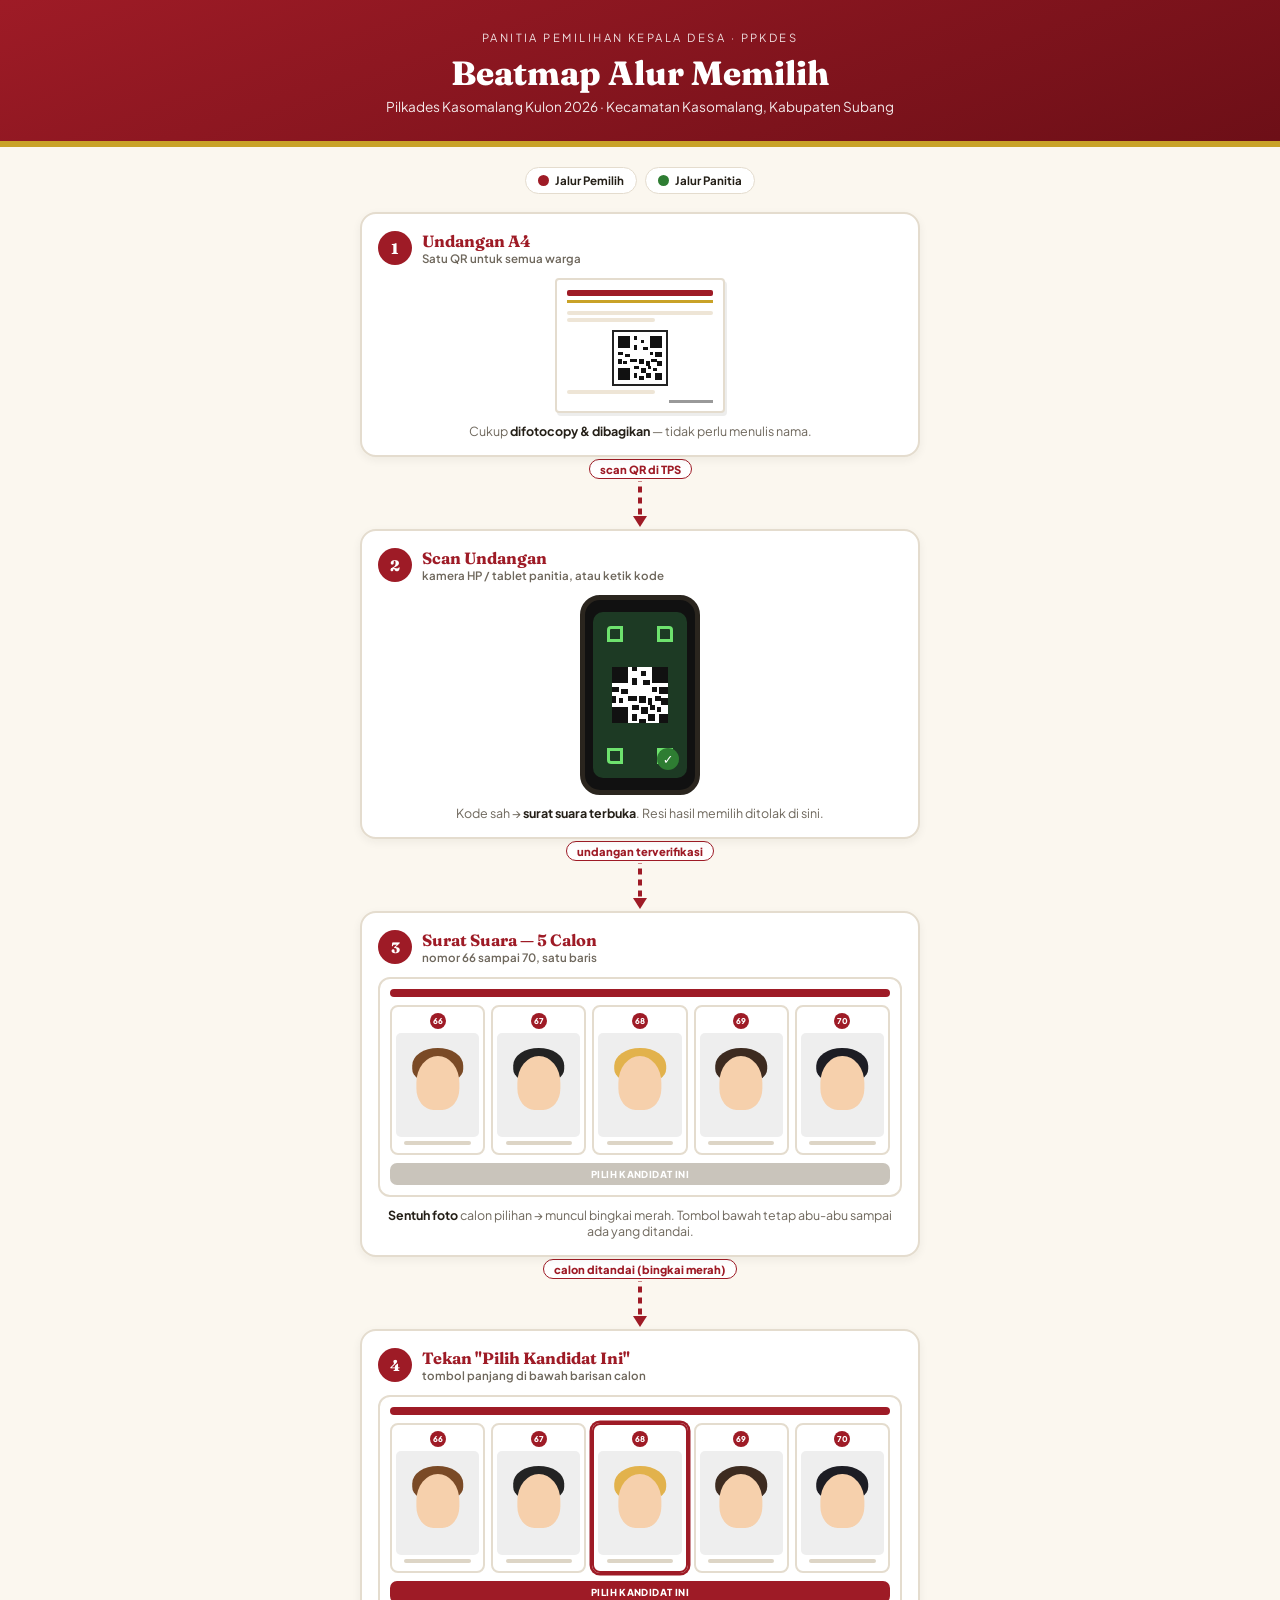
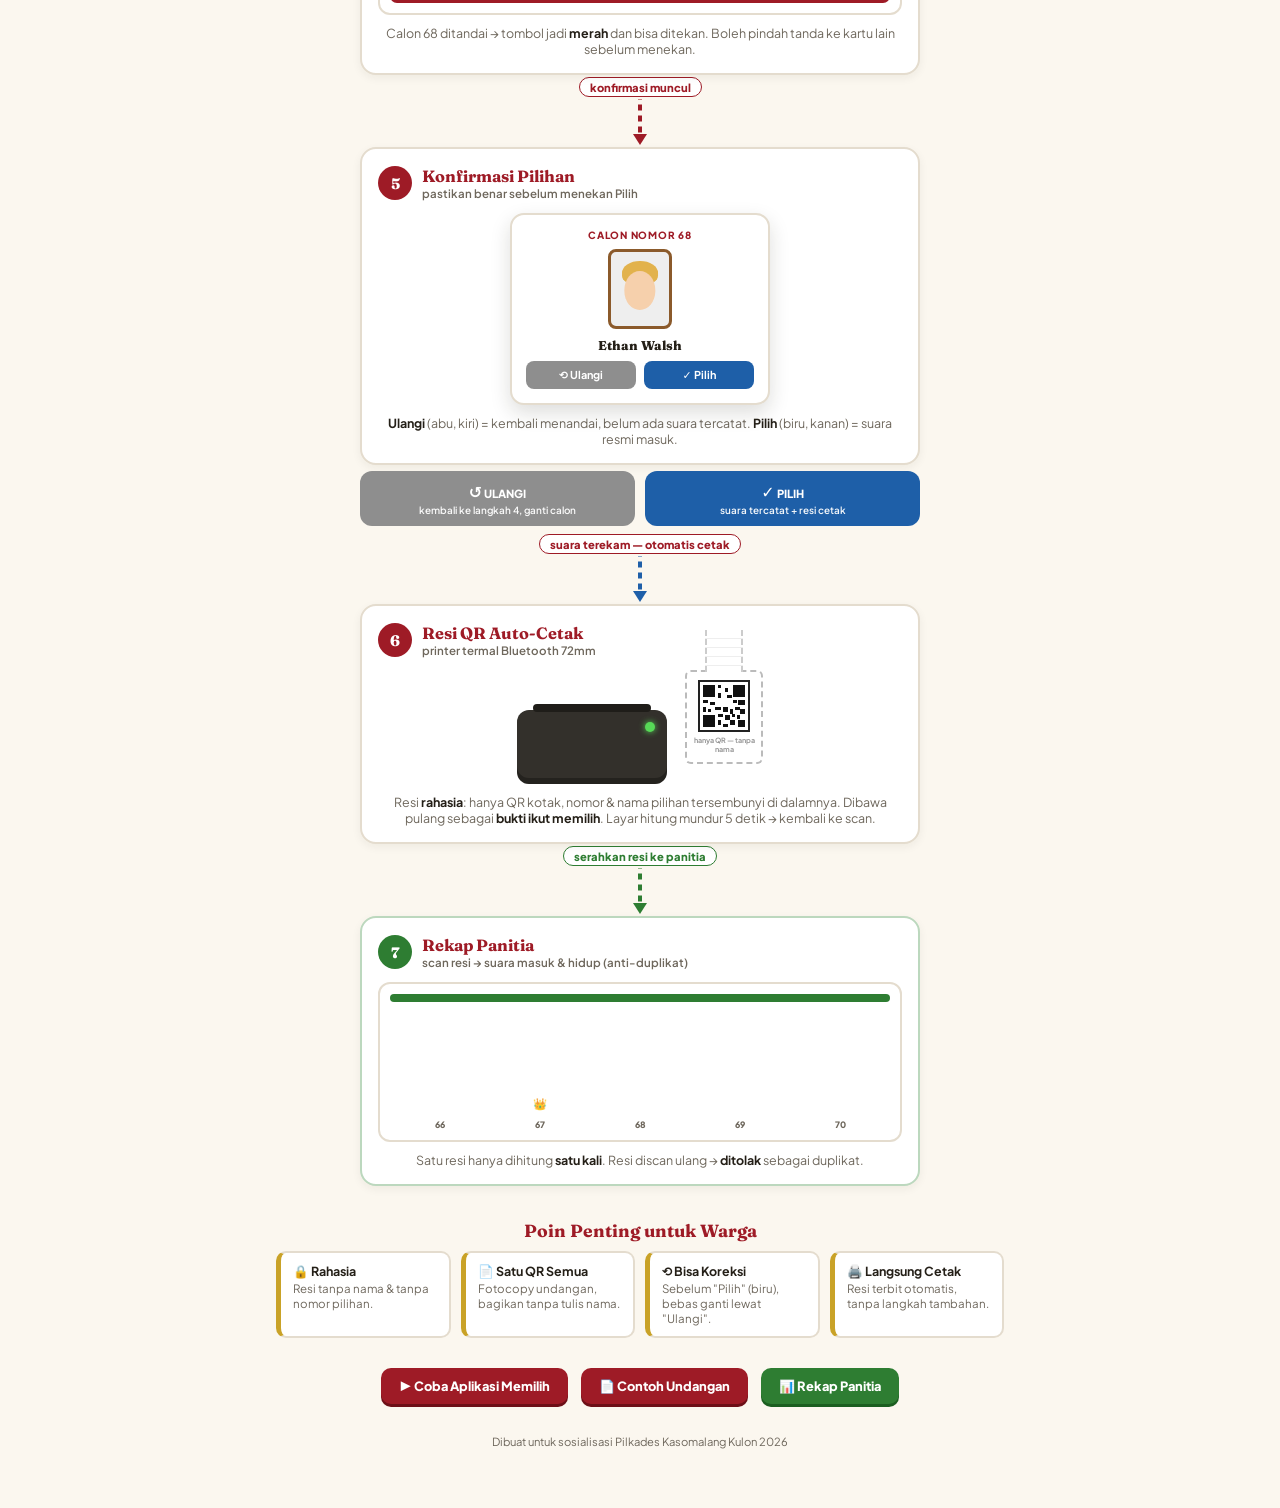
==== commit 9d142083: "Buka layar maintenance; halaman normal kembali" ====
--- a/beat.html
+++ b/beat.html
@@ -5,8 +5,6 @@
 <meta name="viewport" content="width=device-width, initial-scale=1.0">
 <title>Beatmap Alur Memilih — Pilkades Kasomalang Kulon 2026</title>
 <link href="https://fonts.googleapis.com/css2?family=Fraunces:opsz,wght@9..144,600;9..144,800&family=Plus+Jakarta+Sans:wght@400;600;700;800&display=swap" rel="stylesheet">
-<link rel="stylesheet" href="maintenance.css">
-<script src="maintenance.js" defer></script>
 <style>
   :root{
     --merah:#9E1B26; --paper:#FBF7EF; --ink:#241F17; --ink-soft:#6E675C;
@@ -133,28 +131,6 @@
 </style>
 </head>
 <body>
-<!-- ===== Layar maintenance (bersama: maintenance.css + maintenance.js) ===== -->
-<div id="maint">
-  <div class="maint-card">
-    <span class="maint-emoji">🛠️</span>
-    <p class="maint-kop">Panitia Pilkades Digital &middot; Kasomalang Kulon 2026</p>
-    <h1>Sedang Maintenance</h1>
-    <p class="maint-status"><span class="blink"></span> Status: bertahan dengan modal nekat</p>
-    <p class="maint-cerita">Niat panitia sih <b>serba digital</b> — undangan, coblosan, resi cetak, sampai rekap langsung.
-      Realitanya: server nombok sendiri, kuota fotokopi jalan terus, belum sepeser pun bayaran — apalagi traktiran. 😅</p>
-    <p class="maint-kecil">Fitur lama tidak dihapus, cuma lagi disuruh istirahat. Selesai maintenance, balik normal lagi!</p>
-    <button type="button" id="qrisOpen" class="maint-btn">💚 Traktir Panitia via QRIS</button>
-  </div>
-  <div class="maint-ticker"><div class="tick-in"><span>★ dukungan seikhlasnya lewat QRIS ★ fotokopi undangan ditanggung panitia ★ printer thermal bertahan atas nama harga diri ★ panitia masih sehat (katanya) ★ scan QRIS kalau ikhlas ★ doa restu warga juga berharga ★ </span><span aria-hidden="true">★ dukungan seikhlasnya lewat QRIS ★ fotokopi undangan ditanggung panitia ★ printer thermal bertahan atas nama harga diri ★ panitia masih sehat (katanya) ★ scan QRIS kalau ikhlas ★ doa restu warga juga berharga ★ </span></div></div>
-  <div id="qrisDlg" hidden>
-    <div class="qris-box" role="dialog" aria-modal="true" aria-label="QRIS dukungan panitia">
-      <button type="button" class="qris-close" aria-label="Tutup">✕</button>
-      <h2>Scan QRIS Dukungan</h2>
-      <img src="qris1.jpg" alt="Kode QRIS untuk mendukung panitia Pilkades Kasomalang Kulon">
-      <p>Nominal bebas, seikhlasnya. Berapapun masuk, semangat panitia naik 200%.</p>
-    </div>
-  </div>
-</div>
 
 <header>
   <div class="wrap">
